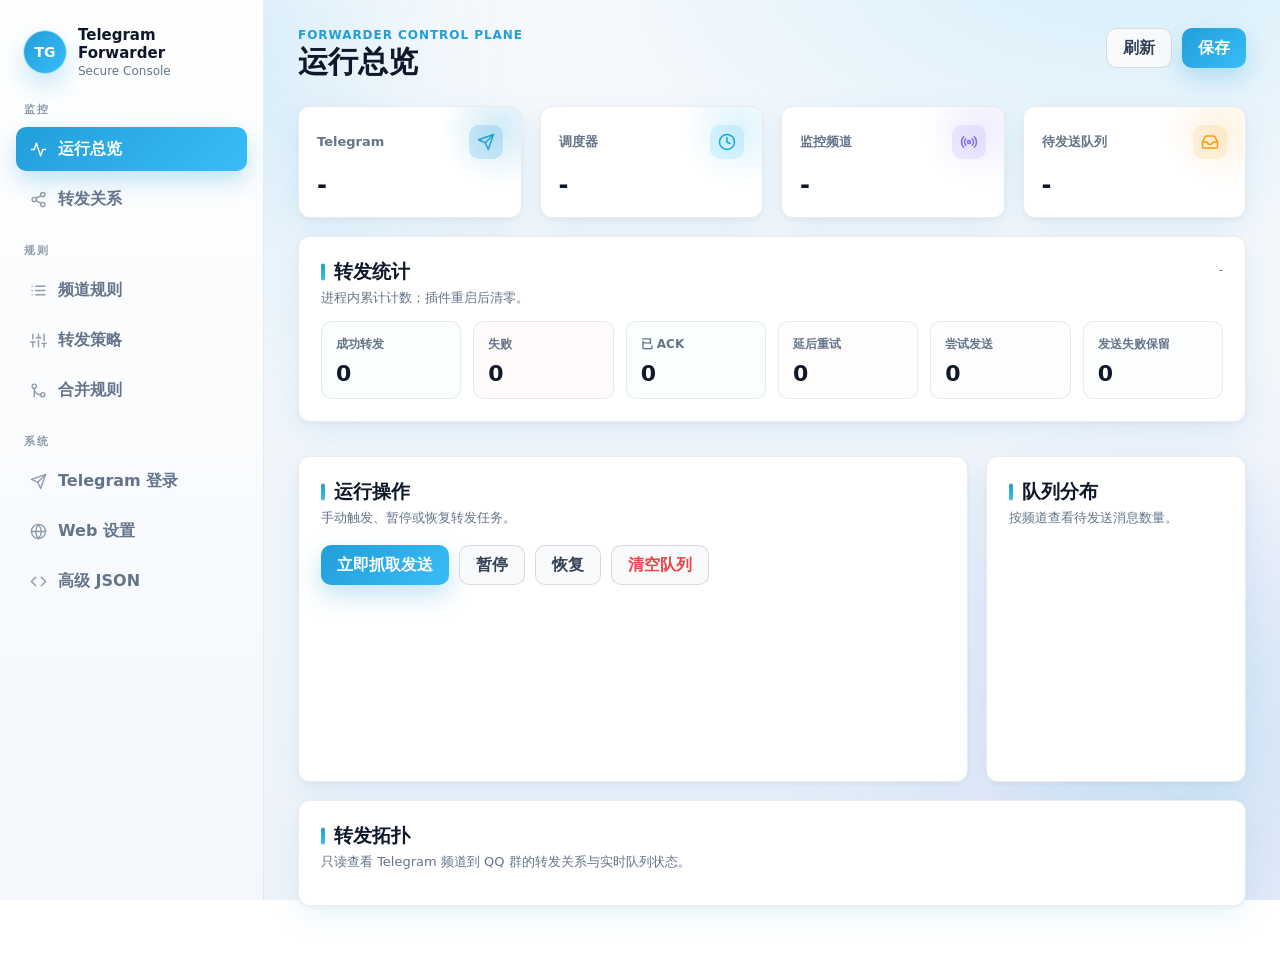
==== pages/dashboard/index.html @ dbc65a7b "local: 本地定制快照（基于上游 6bc1b22） - 频道级内容替换净化 text_replace_rules 及 Web 规则编辑器/预览 - Dashboard 内嵌页预览路由注册修复 - " ====
<!doctype html>
<html lang="zh-CN">
  <head>
    <meta charset="utf-8" />
    <meta name="viewport" content="width=device-width, initial-scale=1" />
    <title>Telegram Forwarder</title>
    <link rel="stylesheet" href="./assets/style.css?v=e7447583ce" />
    <script src="./assets/js/gsap.min.js?v=e7447583ce"></script>
  </head>
  <body>
    <div class="bg-aurora" aria-hidden="true"><i></i><i></i></div>
    <div class="app-shell" id="appShell">
      <aside class="sidebar" id="sidebar">
        <div class="sidebar-head">
          <div class="brand-dot">TG</div>
          <div>
            <strong>Telegram Forwarder</strong>
            <span id="navSubtitle">Secure Console</span>
          </div>
        </div>
        <nav class="nav-list">
          <p class="nav-group-label">监控</p>
          <button class="nav-item active" data-section="overview">
            <svg viewBox="0 0 24 24" fill="none" stroke="currentColor" stroke-width="2" stroke-linecap="round" stroke-linejoin="round" aria-hidden="true"><path d="M22 12h-4l-3 9L9 3l-3 9H2" /></svg>
            <span class="nav-label">运行总览</span>
          </button>
          <button class="nav-item" data-section="targets">
            <svg viewBox="0 0 24 24" fill="none" stroke="currentColor" stroke-width="2" stroke-linecap="round" stroke-linejoin="round" aria-hidden="true"><circle cx="18" cy="5" r="3" /><circle cx="6" cy="12" r="3" /><circle cx="18" cy="19" r="3" /><line x1="8.59" y1="13.51" x2="15.42" y2="17.49" /><line x1="15.41" y1="6.51" x2="8.59" y2="10.49" /></svg>
            <span class="nav-label">转发关系</span>
          </button>
          <p class="nav-group-label">规则</p>
          <button class="nav-item" data-section="channels">
            <svg viewBox="0 0 24 24" fill="none" stroke="currentColor" stroke-width="2" stroke-linecap="round" stroke-linejoin="round" aria-hidden="true"><line x1="8" y1="6" x2="21" y2="6" /><line x1="8" y1="12" x2="21" y2="12" /><line x1="8" y1="18" x2="21" y2="18" /><line x1="3" y1="6" x2="3.01" y2="6" /><line x1="3" y1="12" x2="3.01" y2="12" /><line x1="3" y1="18" x2="3.01" y2="18" /></svg>
            <span class="nav-label">频道规则</span>
          </button>
          <button class="nav-item" data-section="global">
            <svg viewBox="0 0 24 24" fill="none" stroke="currentColor" stroke-width="2" stroke-linecap="round" stroke-linejoin="round" aria-hidden="true"><line x1="4" y1="21" x2="4" y2="14" /><line x1="4" y1="10" x2="4" y2="3" /><line x1="12" y1="21" x2="12" y2="12" /><line x1="12" y1="8" x2="12" y2="3" /><line x1="20" y1="21" x2="20" y2="16" /><line x1="20" y1="12" x2="20" y2="3" /><line x1="1" y1="14" x2="7" y2="14" /><line x1="9" y1="8" x2="15" y2="8" /><line x1="17" y1="16" x2="23" y2="16" /></svg>
            <span class="nav-label">转发策略</span>
          </button>
          <button class="nav-item" data-section="merge">
            <svg viewBox="0 0 24 24" fill="none" stroke="currentColor" stroke-width="2" stroke-linecap="round" stroke-linejoin="round" aria-hidden="true"><circle cx="18" cy="18" r="3" /><circle cx="6" cy="6" r="3" /><path d="M6 21V9a9 9 0 0 0 9 9" /></svg>
            <span class="nav-label">合并规则</span>
          </button>
          <p class="nav-group-label">系统</p>
          <button class="nav-item" data-section="login">
            <svg viewBox="0 0 24 24" fill="none" stroke="currentColor" stroke-width="2" stroke-linecap="round" stroke-linejoin="round" aria-hidden="true"><line x1="22" y1="2" x2="11" y2="13" /><polygon points="22 2 15 22 11 13 2 9 22 2" /></svg>
            <span class="nav-label">Telegram 登录</span>
          </button>
          <button class="nav-item" data-section="web">
            <svg viewBox="0 0 24 24" fill="none" stroke="currentColor" stroke-width="2" stroke-linecap="round" stroke-linejoin="round" aria-hidden="true"><circle cx="12" cy="12" r="10" /><line x1="2" y1="12" x2="22" y2="12" /><path d="M12 2a15.3 15.3 0 0 1 4 10 15.3 15.3 0 0 1-4 10 15.3 15.3 0 0 1-4-10 15.3 15.3 0 0 1 4-10z" /></svg>
            <span class="nav-label">Web 设置</span>
          </button>
          <button class="nav-item" data-section="advanced">
            <svg viewBox="0 0 24 24" fill="none" stroke="currentColor" stroke-width="2" stroke-linecap="round" stroke-linejoin="round" aria-hidden="true"><polyline points="16 18 22 12 16 6" /><polyline points="8 6 2 12 8 18" /></svg>
            <span class="nav-label">高级 JSON</span>
          </button>
        </nav>
        <div class="sidebar-footer" id="sidebarFooter"></div>
      </aside>

      <button class="mobile-menu" id="mobileMenu" type="button" aria-label="打开导航">
        <span></span>
        <span></span>
        <span></span>
      </button>
      <div class="sidebar-scrim" id="sidebarScrim"></div>

      <main class="content">
        <header class="topbar">
          <div>
            <p class="eyebrow">Forwarder Control Plane</p>
            <h1 id="sectionTitle">运行总览</h1>
          </div>
          <div class="topbar-actions">
            <button class="btn btn-soft" id="refreshBtn" type="button">刷新</button>
            <button class="btn btn-primary" id="saveBtn" type="button">保存</button>
          </div>
        </header>

        <section class="section active" id="section-overview">
          <div class="overview-layout">
            <div class="status-grid">
              <div class="metric-card" data-tone="blue">
                <div class="metric-head">
                  <span class="metric-label">Telegram</span>
                  <span class="metric-icon" aria-hidden="true"><svg viewBox="0 0 24 24" fill="none" stroke="currentColor" stroke-width="2" stroke-linecap="round" stroke-linejoin="round"><line x1="22" y1="2" x2="11" y2="13" /><polygon points="22 2 15 22 11 13 2 9 22 2" /></svg></span>
                </div>
                <strong id="telegramStatus">-</strong>
              </div>
              <div class="metric-card" data-tone="sky">
                <div class="metric-head">
                  <span class="metric-label">调度器</span>
                  <span class="metric-icon" aria-hidden="true"><svg viewBox="0 0 24 24" fill="none" stroke="currentColor" stroke-width="2" stroke-linecap="round" stroke-linejoin="round"><circle cx="12" cy="12" r="10" /><polyline points="12 6 12 12 16 14" /></svg></span>
                </div>
                <strong id="schedulerStatus">-</strong>
              </div>
              <div class="metric-card" data-tone="violet">
                <div class="metric-head">
                  <span class="metric-label">监控频道</span>
                  <span class="metric-icon" aria-hidden="true"><svg viewBox="0 0 24 24" fill="none" stroke="currentColor" stroke-width="2" stroke-linecap="round" stroke-linejoin="round"><circle cx="12" cy="12" r="2" /><path d="M4.93 19.07a10 10 0 0 1 0-14.14" /><path d="M7.76 16.24a6 6 0 0 1 0-8.49" /><path d="M16.24 7.76a6 6 0 0 1 0 8.49" /><path d="M19.07 4.93a10 10 0 0 1 0 14.14" /></svg></span>
                </div>
                <strong id="channelCount">-</strong>
              </div>
              <div class="metric-card" data-tone="amber">
                <div class="metric-head">
                  <span class="metric-label">待发送队列</span>
                  <span class="metric-icon" aria-hidden="true"><svg viewBox="0 0 24 24" fill="none" stroke="currentColor" stroke-width="2" stroke-linecap="round" stroke-linejoin="round"><polyline points="22 12 16 12 14 15 10 15 8 12 2 12" /><path d="M5.45 5.11 2 12v6a2 2 0 0 0 2 2h16a2 2 0 0 0 2-2v-6l-3.45-6.89A2 2 0 0 0 16.76 4H7.24a2 2 0 0 0-1.79 1.11z" /></svg></span>
                </div>
                <strong id="queueCount">-</strong>
              </div>
            </div>

            <div class="panel overview-stats-panel">
              <div class="panel-head compact">
                <div>
                  <h2>转发统计</h2>
                  <p id="statsResetHint">进程内累计计数；插件重启后清零。</p>
                </div>
                <small class="stats-reset-meta" id="statsLastReset">-</small>
              </div>
              <div class="stats-grid">
                <div class="stats-card" data-tone="success">
                  <span class="stats-label">成功转发</span>
                  <strong id="statsForwardSuccess">0</strong>
                </div>
                <div class="stats-card" data-tone="danger">
                  <span class="stats-label">失败</span>
                  <strong id="statsForwardFailed">0</strong>
                </div>
                <div class="stats-card" data-tone="sky">
                  <span class="stats-label">已 ACK</span>
                  <strong id="statsAcked">0</strong>
                </div>
                <div class="stats-card" data-tone="amber">
                  <span class="stats-label">延后重试</span>
                  <strong id="statsDeferred">0</strong>
                </div>
                <div class="stats-card" data-tone="violet">
                  <span class="stats-label">尝试发送</span>
                  <strong id="statsForwardAttempts">0</strong>
                </div>
                <div class="stats-card" data-tone="blue">
                  <span class="stats-label">发送失败保留</span>
                  <strong id="statsFailedKeep">0</strong>
                </div>
              </div>
            </div>

            <div class="overview-main">
              <div class="panel runtime-panel">
                <div class="panel-head">
                  <div>
                    <h2>运行操作</h2>
                    <p id="runtimeMessage">手动触发、暂停或恢复转发任务。</p>
                  </div>
                </div>
                <div class="action-row">
                  <button class="btn btn-primary" id="runCheckBtn" type="button">立即抓取发送</button>
                  <button class="btn btn-soft" id="pauseBtn" type="button">暂停</button>
                  <button class="btn btn-soft" id="resumeBtn" type="button">恢复</button>
                  <button class="btn btn-soft danger" id="clearQueueBtn" type="button">清空队列</button>
                </div>
                <div class="runtime-state" id="runtimeState"></div>
                <div class="runtime-log" id="runtimeLog"></div>
              </div>

              <div class="panel queue-panel">
                <div class="panel-head">
                  <div>
                    <h2>队列分布</h2>
                    <p>按频道查看待发送消息数量。</p>
                  </div>
                </div>
                <div class="queue-list" id="queueList"></div>
              </div>
            </div>

            <div class="panel overview-topology-panel">
              <div class="panel-head compact">
                <div>
                  <h2>转发拓扑</h2>
                  <p>只读查看 Telegram 频道到 QQ 群的转发关系与实时队列状态。</p>
                </div>
              </div>
              <div class="target-topology topology-readonly" id="overviewTopology"></div>
            </div>
          </div>
        </section>

        <section class="section" id="section-login">
          <div class="login-layout">
            <div class="login-side">
              <div class="panel login-status-card" id="loginAccountCard">
                <div class="panel-head">
                  <div>
                    <h2>Telegram 账号</h2>
                    <p id="loginBadge">-</p>
                  </div>
                </div>
                <div class="login-account" id="loginAccountInfo"></div>
                <button class="btn btn-soft danger full" id="resetLoginBtn" type="button">重新登录</button>
              </div>
            </div>

            <div class="panel login-flow-card">
              <div class="panel-head">
                <div>
                  <h2>登录流程</h2>
                  <p id="loginMessage">按顺序配置连接信息、发送验证码、提交验证码。</p>
                </div>
              </div>

              <!-- Stepper Header Progress -->
              <div class="stepper" id="loginStepper">
                <div class="step-node" data-login-step-node="connect">
                  <div class="step-circle">1</div>
                  <span class="step-label">连接信息</span>
                </div>
                <div class="step-node" data-login-step-node="code">
                  <div class="step-circle">2</div>
                  <span class="step-label">验证码</span>
                </div>
                <div class="step-node" data-login-step-node="password">
                  <div class="step-circle">3</div>
                  <span class="step-label">两步验证</span>
                </div>
              </div>

              <div class="step-list">
                <section class="step-card active" data-login-step="connect">
                  <div class="step-index">1</div>
                  <div class="step-body">
                    <h3>连接信息</h3>
                    <div class="form-grid">
                      <label class="field">API ID<input id="apiIdInput" type="number" inputmode="numeric" /></label>
                      <label class="field">API Hash<input id="apiHashInput" type="password" autocomplete="off" minlength="32" maxlength="32" pattern="[0-9a-fA-F]{32}" /></label>
                      <label class="field">手机号<input id="phoneInput" type="tel" placeholder="+8613800000000" /></label>
                      <fieldset class="proxy-fields">
                        <legend>代理（可选）</legend>
                        <label class="field">协议
                          <select id="proxyProtocolInput">
                            <option value="socks5">SOCKS5</option>
                            <option value="socks4">SOCKS4</option>
                            <option value="http">HTTP</option>
                          </select>
                        </label>
                        <label class="field">IP / 域名<input id="proxyHostInput" type="text" placeholder="127.0.0.1" /></label>
                        <label class="field">端口<input id="proxyPortInput" type="number" inputmode="numeric" min="1" max="65535" placeholder="1080" /></label>
                        <label class="field">账号<input id="proxyUsernameInput" type="text" autocomplete="username" placeholder="可留空" /></label>
                        <label class="field">密码<input id="proxyPasswordInput" type="password" autocomplete="current-password" placeholder="可留空" /></label>
                        <p class="proxy-config-hint">AstrBot 运行在 Docker、代理运行在宿主机时，请将代理地址填写为 <code>host.docker.internal</code>，不要填写 <code>127.0.0.1</code>。</p>
                        <div class="proxy-test-row">
                          <div class="proxy-test-item">
                            <button class="btn btn-soft" id="proxyConnectivityBtn" type="button">测试</button>
                            <span class="proxy-test-result" id="proxyConnectivityResult" aria-live="polite">未测试</span>
                          </div>
                          <div class="proxy-test-item">
                            <button class="btn btn-soft" id="proxyQualityBtn" type="button">质量</button>
                            <span class="proxy-test-result" id="proxyQualityResult" aria-live="polite">未测试</span>
                          </div>
                        </div>
                      </fieldset>
                    </div>
                    <div class="step-actions">
                      <button class="btn btn-primary" id="sendCodeBtn" type="button">保存并发送验证码</button>
                    </div>
                  </div>
                </section>

                <section class="step-card" data-login-step="code">
                  <div class="step-index">2</div>
                  <div class="step-body">
                    <h3>验证码</h3>
                    <div class="form-grid single">
                      <label class="field">Telegram 验证码<input id="codeInput" type="text" inputmode="numeric" autocomplete="one-time-code" /></label>
                    </div>
                    <div class="step-actions">
                      <button class="btn btn-primary" id="submitCodeBtn" type="button">提交验证码</button>
                    </div>
                  </div>
                </section>

                <section class="step-card" data-login-step="password">
                  <div class="step-index">3</div>
                  <div class="step-body">
                    <h3>两步验证</h3>
                    <div class="form-grid single">
                      <label class="field">两步验证密码<input id="passwordInput" type="password" autocomplete="current-password" /></label>
                    </div>
                    <div class="step-actions">
                      <button class="btn btn-primary" id="submitPasswordBtn" type="button">提交密码</button>
                    </div>
                  </div>
                </section>
              </div>
            </div>

            <div class="panel login-transfer-card">
              <div class="panel-head">
                <div>
                  <h2>登录信息导入导出</h2>
                  <p>导出精简登录信息，只包含授权所需内容，不包含缓存记录。</p>
                </div>
              </div>
              <div class="settings-card">
                <div class="action-row">
                  <button class="btn btn-soft" id="exportSessionBtn" type="button">导出登录信息</button>
                  <button class="btn btn-primary" id="importSessionBtn" type="button">导入登录信息</button>
                  <button class="btn btn-soft danger" id="clearSessionBtn" type="button">清空登录信息</button>
                </div>
                <p class="field-hint" id="clearSessionHint">会话冲突或无法发验证码时，可清空本地登录（退出登录）后再重新发送验证码或导入。</p>
                <input id="sessionImportFile" type="file" accept="application/json,.json" hidden />
              </div>
            </div>
          </div>
        </section>

        <section class="section" id="section-targets">
          <div class="panel config-panel">
            <div class="panel-head relation-head">
              <div>
                <h2>转发关系工作台</h2>
                <p>围绕 Telegram 频道到 QQ 群的关系进行配置、排查和快速定位。</p>
              </div>
              <div class="relation-toolbar" aria-label="拓扑筛选">
                <label class="relation-search">
                  <span>搜索</span>
                  <input id="topologySearchInput" type="search" placeholder="频道或 QQ 群" autocomplete="off" />
                </label>
                <div class="relation-filter" id="topologyFilterGroup">
                  <button class="active" type="button" data-topology-filter="all">全部</button>
                  <button type="button" data-topology-filter="active">活跃</button>
                  <button type="button" data-topology-filter="dedicated">专属</button>
                  <button type="button" data-topology-filter="inherited">继承</button>
                  <button type="button" data-topology-filter="unlinked">未连接</button>
                </div>
              </div>
            </div>
            <div class="settings-grid target-settings-grid">
              <div class="settings-card target-map-card">
                <div class="panel-head compact">
                  <div>
                    <h3>关系拓扑</h3>
                    <p>拖入频道和 QQ 群建立关系，点击频道进入专属目标配置。</p>
                  </div>
                </div>
                <div class="target-topology" id="targetTopology"></div>
              </div>
              <details class="target-settings-disclosure">
                <summary>
                  <span>基础目标设置</span>
                  <small>Telegram 目标、默认 QQ 群组与诊断开关</small>
                </summary>
                <div class="target-settings-body">
                  <div class="target-setting-block target-telegram-card">
                    <h3>Telegram 目标</h3>
                    <div id="targetChannelSelector" class="selector-host"></div>
                    <input id="targetChannelInput" type="hidden" />
                    <button class="btn btn-soft danger" id="resetTargetChannelBtn" type="button">清空 Telegram 目标</button>
                  </div>
                  <div class="target-setting-block target-qq-card">
                    <h3>默认 QQ 群组</h3>
                    <div id="defaultQQSelector" class="selector-host"></div>
                    <textarea id="targetQQInput" hidden></textarea>
                    <button class="btn btn-soft danger" id="resetDefaultQQBtn" type="button">清空默认 QQ 目标</button>
                  </div>
                  <div class="target-setting-block target-diagnostics-card">
                    <h3>诊断</h3>
                    <label class="toggle-row">
                      <input id="debugDefaultInput" type="checkbox" />
                      <span>默认开启 QQ 发送诊断日志</span>
                    </label>
                  </div>
                </div>
              </details>
            </div>
          </div>
        </section>

        <section class="section" id="section-channels">
          <div class="panel list-panel">
            <div class="panel-head">
              <div>
                <h2>频道配置</h2>
                <p>每个频道一张卡片，展开后按类型配置抓取、过滤、目标。</p>
              </div>
              <button class="btn btn-primary" id="addChannelBtn" type="button">新增频道</button>
            </div>
            <div class="channel-list" id="channelList"></div>
          </div>
        </section>

        <section class="section" id="section-global">
          <div class="panel config-panel">
            <div class="panel-head">
              <div>
                <h2>全局转发配置</h2>
                <p>按类型切换，只显示当前类别的配置。</p>
              </div>
            </div>
            <div class="segmented" id="forwardTabs"></div>
            <div class="settings-grid" id="forwardConfigForm"></div>
          </div>
        </section>

        <section class="section" id="section-merge">
          <div class="panel list-panel">
            <div class="panel-head">
              <div>
                <h2>合并规则</h2>
                <p>触发关键词后，将触发消息和后续 N 条消息作为一个逻辑组处理。</p>
              </div>
              <button class="btn btn-primary" id="addMergeRuleBtn" type="button">新增规则</button>
            </div>
            <div class="channel-list" id="mergeRuleList"></div>
          </div>
        </section>

        <section class="section" id="section-web">
          <div class="panel config-panel">
            <div class="panel-head">
              <div>
                <h2>Web 设置</h2>
                <p>host/port 保存后需要重载插件生效。Docker 部署需监听 <code>0.0.0.0</code>，并将同一端口映射到宿主机。</p>
              </div>
            </div>
            <div class="settings-grid">
              <div class="settings-card">
                <h3>访问控制</h3>
                <label class="toggle-row">
                  <input id="webEnabledInput" type="checkbox" />
                  <span>启用 Web 页面</span>
                </label>
                <label class="field">访问 Token<input id="webTokenInput" type="password" autocomplete="new-password" /></label>
              </div>
              <div class="settings-card">
                <h3>监听</h3>
                <label class="field">监听地址<input id="webHostInput" type="text" /></label>
                <label class="field">监听端口<input id="webPortInput" type="number" inputmode="numeric" /></label>
              </div>
            </div>
          </div>

        </section>

        <section class="section" id="section-advanced">
          <div class="panel advanced-panel">
            <div class="panel-head">
              <div>
                <h2>完整配置 JSON</h2>
                <p>用于批量编辑、排查配置或迁移配置。</p>
              </div>
              <div class="action-row">
                <button class="btn btn-soft" id="exportConfigBtn" type="button">导出配置</button>
                <button class="btn btn-soft" id="importConfigBtn" type="button">导入配置</button>
                <button class="btn btn-primary" id="saveRawBtn" type="button">保存 JSON</button>
              </div>
            </div>
            <input id="configImportFile" type="file" accept="application/json,.json" hidden />
            <textarea class="json-editor" id="rawConfigInput" spellcheck="false"></textarea>
          </div>
        </section>
      </main>
    </div>

    <div class="toast" id="toast"></div>
    <script src="/api/plugin/page/bridge-sdk.js"></script>
    <script src="./assets/app.js?v=e7447583ce" type="module" defer></script>
  </body>
</html>
---- pages/dashboard/assets/style.css ----
/* GENERATED by scripts/build_frontend.py — edit web/assets/css/* instead. */

/* ==== css/variables.css ==== */

:root {
  color-scheme: light;

  /* ===== 品牌主色：Telegram 蓝 ===== */
  --primary: #229ed9;
  --primary-strong: #1c87c0;
  --primary-soft: rgba(34, 158, 217, 0.1);
  --primary-tint: rgba(34, 158, 217, 0.2);

  /* ===== 辅助强调色：天蓝（青春活力亮点）===== */
  --accent: #38bdf8;
  --accent-strong: #0ea5e9;
  --accent-soft: rgba(56, 189, 248, 0.1);

  /* ===== 点缀色：紫罗兰（仅用于指标图标等小面积提亮，避免全蓝单调）===== */
  --violet: #7c6cf0;
  --violet-soft: rgba(124, 108, 240, 0.12);

  /* ===== 向后兼容别名 =====
     历史代码沿用 --blue* / --lime* 命名，统一映射到品牌蓝，
     避免遗漏引用产生荧光绿残留。新代码请直接使用 --primary* / --accent*。 */
  --blue: var(--primary);
  --blue-strong: var(--accent);
  --blue-soft: var(--primary-soft);
  --blue-tint: var(--primary-tint);
  --lime: var(--primary);
  --lime-strong: var(--primary-strong);
  --lime-soft: var(--primary-soft);

  /* ===== 表面与背景 ===== */
  --bg: #f4f8fc;
  --surface: #ffffff;
  --panel: var(--surface);
  --panel-solid: var(--surface);
  --panel-raised: var(--surface);
  /* 凹陷区：替代暗色模式下的 rgba(7,11,26,*) 深蓝黑底 */
  --inset: #f1f5f9;
  --inset-soft: #f8fafc;
  --overlay: rgba(255, 255, 255, 0.72);

  /* ===== 文字 ===== */
  --ink: #0f172a;
  --text: #334155;
  --muted: #64748b;

  /* ===== 线条与边框 ===== */
  --line: rgba(15, 23, 42, 0.08);
  --line-strong: rgba(15, 23, 42, 0.14);
  --border-glow: rgba(34, 158, 217, 0.2);
  --border-glow-active: rgba(34, 158, 217, 0.45);

  /* ===== 语义色（独立，不再共用品牌主色）===== */
  --danger: #ef4444;
  --danger-soft: rgba(239, 68, 68, 0.1);
  --success: #10b981;
  --success-soft: rgba(16, 185, 129, 0.12);
  --warning: #f59e0b;
  --warning-soft: rgba(245, 158, 11, 0.12);

  --soft: rgba(15, 23, 42, 0.04);
  --field-bg: #ffffff;

  /* ===== 阴影：蓝色柔光（替代原荧光绿光晕）===== */
  --shadow: 0 10px 30px rgba(34, 158, 217, 0.1), 0 2px 6px rgba(15, 23, 42, 0.05);
  --shadow-tight: 0 4px 14px rgba(34, 158, 217, 0.1), 0 1px 3px rgba(15, 23, 42, 0.06);
  --focus-ring: 0 0 0 3px rgba(34, 158, 217, 0.22);
}

/* ==== css/base.css ==== */

* {
  box-sizing: border-box;
}

[hidden] {
  display: none !important;
}

html,
body {
  margin: 0;
  min-height: 100%;
  color: var(--text);
  /* 蓝白 mesh 背景：柔和天蓝光斑 + 淡蓝白垂直渐变，替代原网格 + 荧光绿扫描线 */
  background:
    radial-gradient(900px 500px at 88% -8%, rgba(56, 189, 248, 0.18), transparent 62%),
    radial-gradient(720px 420px at 0% 8%, rgba(34, 158, 217, 0.12), transparent 58%),
    linear-gradient(180deg, #f6f9fc 0%, #eef3fa 100%);
  background-attachment: fixed;
  font-family: "DM Sans", Inter, ui-sans-serif, system-ui, -apple-system, BlinkMacSystemFont, "Segoe UI", sans-serif;
  transition: background 0.3s ease, border-color 0.3s ease, color 0.3s ease, box-shadow 0.3s ease;
}

button,
input,
textarea,
select {
  font: inherit;
}

button {
  border: 0;
  cursor: pointer;
}

button,
a,
input,
textarea,
select {
  -webkit-tap-highlight-color: transparent;
}

/* 动态极光背景：两团缓慢漂移的蓝紫光斑，让页面有"呼吸感"；
   独立 fixed 层 + pointer-events 穿透，prefers-reduced-motion 下自动静止为柔光。 */
.bg-aurora {
  position: fixed;
  inset: 0;
  z-index: 0;
  overflow: hidden;
  pointer-events: none;
}

.bg-aurora i {
  position: absolute;
  border-radius: 50%;
  filter: blur(72px);
  opacity: 0.5;
  will-change: transform;
}

.bg-aurora i:first-child {
  left: -14vw;
  top: -20vh;
  width: min(54vw, 680px);
  height: min(54vw, 680px);
  background: radial-gradient(circle at 32% 32%, rgba(56, 189, 248, 0.4), rgba(56, 189, 248, 0) 68%);
  animation: aurora-drift-a 26s ease-in-out infinite alternate;
}

.bg-aurora i:last-child {
  right: -12vw;
  bottom: -18vh;
  width: min(46vw, 580px);
  height: min(46vw, 580px);
  background: radial-gradient(circle at 60% 44%, rgba(34, 158, 217, 0.34), rgba(124, 108, 240, 0.16) 48%, rgba(34, 158, 217, 0) 72%);
  animation: aurora-drift-b 32s ease-in-out infinite alternate;
}

@keyframes aurora-drift-a {
  to {
    transform: translate3d(10vw, 8vh, 0) scale(1.14);
  }
}

@keyframes aurora-drift-b {
  to {
    transform: translate3d(-9vw, -7vh, 0) scale(1.1);
  }
}

.auth-screen {
  position: fixed;
  inset: 0;
  z-index: 100;
  display: grid;
  place-items: center;
  padding: 24px;
  /* 登录首屏：稍强的蓝色光晕，作为视觉记忆点 */
  background:
    radial-gradient(720px 400px at 78% 6%, rgba(56, 189, 248, 0.24), transparent 60%),
    radial-gradient(560px 320px at 6% 92%, rgba(34, 158, 217, 0.16), transparent 58%),
    linear-gradient(180deg, #f6f9fc, #e9f0f9);
}

.auth-panel {
  width: min(420px, 100%);
  display: grid;
  gap: 18px;
  padding: 30px;
  border: 1px solid var(--border-glow);
  border-radius: 14px;
  background: var(--panel);
  box-shadow: var(--shadow);
  animation: panel-in 0.36s ease both;
}

.auth-logo,
.brand-dot {
  display: grid;
  place-items: center;
  border-radius: 50%;
  color: #ffffff;
  /* Telegram 蓝 → 天蓝青的活力渐变 */
  background: linear-gradient(135deg, var(--primary), var(--accent));
  font-weight: 800;
  box-shadow: 0 0 0 1px rgba(34, 158, 217, 0.24), 0 12px 28px rgba(34, 158, 217, 0.28);
}

.auth-logo {
  width: 54px;
  height: 54px;
}

.brand-dot {
  width: 42px;
  height: 42px;
  flex: 0 0 auto;
  font-size: 14px;
  animation: brand-breathe 4s ease-in-out infinite;
}

.auth-panel h1,
.topbar h1,
.panel h2,
.settings-card h3,
.step-card h3 {
  color: var(--ink);
  letter-spacing: 0;
  font-family: "Space Grotesk", "DM Sans", Inter, ui-sans-serif, system-ui, sans-serif;
}

.auth-panel h1 {
  margin: 4px 0 0;
  font-size: 26px;
}

.auth-error {
  min-height: 20px;
  margin: 0;
  color: var(--danger);
}

.app-shell {
  position: relative;
  z-index: 1;
  min-height: 100vh;
  display: grid;
  grid-template-columns: 264px minmax(0, 1fr);
}

.sidebar {
  position: sticky;
  top: 0;
  z-index: 30;
  height: 100vh;
  display: flex;
  flex-direction: column;
  padding: 20px 16px 16px;
  border-right: 1px solid var(--line);
  /* 白底带淡蓝渐变，替代深色玻璃 */
  background: linear-gradient(180deg, #ffffff, #f4f8fc);
  transition: background 0.3s ease, border-color 0.3s ease;
  overflow-y: auto;
}

.sidebar-footer {
  margin-top: auto;
  padding: 8px 0 0;
}

.sidebar-status-card {
  padding: 10px;
  background: var(--surface);
  border: 1px solid var(--line-strong);
  border-radius: 10px;
  font-size: 12px;
  color: var(--muted);
  box-shadow: var(--shadow-tight);
  display: flex;
  flex-direction: column;
  gap: 5px;
}

.sidebar-status-card .status-badge {
  display: inline-flex;
  align-items: center;
  width: max-content;
  padding: 2px 6px;
  border-radius: 4px;
  font-weight: 600;
  font-size: 10.5px;
}

.sidebar-status-card .status-badge.success {
  background: var(--success-soft);
  color: var(--success);
}

.sidebar-status-card .status-badge.disabled {
  background: rgba(100, 116, 139, 0.12);
  color: var(--muted);
}

.sidebar-status-card .status-text {
  font-size: 11px;
  line-height: 1.4;
  color: var(--muted);
}

.sidebar-status-card .status-link {
  font-size: 11px;
  color: var(--primary);
  text-decoration: none;
  font-weight: 500;
  word-break: break-all;
  transition: color 0.18s ease;
}

.sidebar-status-card .status-link:hover {
  color: var(--primary-strong);
  text-decoration: underline;
}

.sidebar-head {
  display: flex;
  align-items: center;
  gap: 12px;
  padding: 6px 8px 24px;
}

.sidebar-head strong {
  display: block;
  color: var(--ink);
  font-size: 15px;
}

.sidebar-head span {
  display: block;
  margin-top: 2px;
  color: var(--muted);
  font-size: 12px;
}

.nav-list {
  display: grid;
  gap: 6px;
}

.nav-group-label {
  margin: 16px 8px 4px;
  color: var(--muted);
  font-size: 11px;
  font-weight: 800;
  letter-spacing: 0.14em;
  opacity: 0.72;
}

.nav-group-label:first-child {
  margin-top: 0;
}

.nav-item {
  width: 100%;
  min-height: 44px;
  padding: 0 14px;
  display: flex;
  align-items: center;
  gap: 11px;
  border-radius: 10px;
  color: var(--muted);
  background: transparent;
  text-align: left;
  font-weight: 600;
  transition: background 0.2s ease, color 0.2s ease, transform 0.2s ease, box-shadow 0.2s ease;
}

.nav-item svg {
  width: 17px;
  height: 17px;
  flex: 0 0 auto;
  opacity: 0.7;
  transition: opacity 0.2s ease;
}

.nav-item:hover svg,
.nav-item.active svg {
  opacity: 1;
}

.nav-item:active {
  transform: translateX(2px) scale(0.98);
}

.nav-item:hover {
  color: var(--primary);
  background: var(--primary-soft);
  transform: translateX(2px);
}

.nav-item.active {
  color: #ffffff;
  background: linear-gradient(135deg, var(--primary), var(--accent));
  box-shadow: 0 10px 24px rgba(34, 158, 217, 0.28);
}

.sidebar-exit {
  margin-top: auto;
}

.content {
  width: min(100%, 1240px);
  min-width: 0;
  margin: 0 auto;
  padding: 28px clamp(18px, 3vw, 34px) 56px;
  animation: content-in 0.28s ease both;
}

.topbar {
  display: flex;
  align-items: flex-start;
  justify-content: space-between;
  gap: 18px;
  margin-bottom: 26px;
}

.topbar h1 {
  margin: 3px 0 0;
  font-size: 30px;
  line-height: 1.15;
}

.eyebrow {
  margin: 0;
  color: var(--primary);
  font-size: 12px;
  font-weight: 800;
  text-transform: uppercase;
  letter-spacing: 0.08em;
}

.topbar-actions,
.action-row,
.step-actions {
  display: flex;
  flex-wrap: wrap;
  align-items: center;
  gap: 10px;
}

.mobile-menu,
.sidebar-scrim {
  display: none;
}

@media (max-width: 960px) {
  .app-shell {
    display: block;
  }

  .sidebar {
    position: fixed;
    left: 0;
    top: 0;
    width: min(84vw, 306px);
    transform: translateX(-102%);
    transition: transform 0.2s ease;
    box-shadow: var(--shadow);
  }

  .sidebar.open {
    transform: translateX(0);
  }

  .sidebar-scrim {
    position: fixed;
    inset: 0;
    z-index: 20;
    display: block;
    background: rgba(15, 23, 42, 0.32);
    opacity: 0;
    pointer-events: none;
    transition: opacity 0.2s ease;
  }

  .sidebar-scrim.show {
    opacity: 1;
    pointer-events: auto;
  }

  .mobile-menu {
    position: fixed;
    left: 14px;
    top: calc(14px + env(safe-area-inset-top));
    z-index: 70;
    width: 46px;
    height: 46px;
    display: grid;
    place-items: center;
    border-radius: 50%;
    background: linear-gradient(135deg, var(--primary), var(--accent));
    box-shadow: var(--shadow);
  }

  .mobile-menu.hidden {
    display: none;
  }

  body.sidebar-open .topbar-actions {
    display: none;
  }

  .mobile-menu span {
    display: block;
    width: 21px;
    height: 2px;
    border-radius: 99px;
    background: #ffffff;
  }

  .content {
    width: 100%;
    padding: calc(76px + env(safe-area-inset-top)) 14px calc(108px + env(safe-area-inset-bottom));
  }

  .topbar {
    display: grid;
    gap: 12px;
    min-height: 46px;
    padding-left: 56px;
  }

  .topbar-actions {
    width: calc(100% + 56px);
    margin-left: -56px;
    padding: 8px;
    border: 1px solid var(--line);
    border-radius: 12px;
    background: var(--overlay);
    backdrop-filter: blur(18px);
    -webkit-backdrop-filter: blur(18px);
    box-shadow: var(--shadow);
    display: grid;
    grid-template-columns: repeat(2, minmax(0, 1fr));
  }

  .topbar-actions[data-actions="refresh"],
  .topbar-actions[data-actions="save"] {
    grid-template-columns: 1fr;
  }

  .topbar-actions[data-actions="refresh"] {
    padding: 0;
    border: 0;
    background: transparent;
    box-shadow: none;
    backdrop-filter: none;
    -webkit-backdrop-filter: none;
  }

  .topbar-actions .btn {
    min-height: 42px;
    padding: 0 14px;
  }

  .form-grid,
  .settings-grid {
    grid-template-columns: 1fr;
  }
}

@keyframes content-in {
  from {
    opacity: 0;
  }
  to {
    opacity: 1;
  }
}

@keyframes panel-in {
  from {
    opacity: 0;
    transform: translateY(12px) scale(0.99);
  }
  to {
    opacity: 1;
    transform: translateY(0) scale(1);
  }
}

/* 品牌圆点呼吸光晕：给静态侧栏一个持续的生命体征 */
@keyframes brand-breathe {
  0%,
  100% {
    box-shadow: 0 0 0 1px rgba(34, 158, 217, 0.24), 0 10px 24px rgba(34, 158, 217, 0.26);
  }
  50% {
    box-shadow: 0 0 0 1px rgba(34, 158, 217, 0.32), 0 14px 34px rgba(34, 158, 217, 0.44);
  }
}

/* 滚动条融入蓝白主题 */
::-webkit-scrollbar {
  width: 10px;
  height: 10px;
}

::-webkit-scrollbar-track {
  background: transparent;
}

::-webkit-scrollbar-thumb {
  border: 3px solid transparent;
  border-radius: 99px;
  background-color: rgba(34, 158, 217, 0.28);
  background-clip: content-box;
}

::-webkit-scrollbar-thumb:hover {
  background-color: rgba(34, 158, 217, 0.5);
}

@media (prefers-reduced-motion: reduce) {
  *,
  *::before,
  *::after {
    animation-duration: 0.001ms !important;
    animation-iteration-count: 1 !important;
    scroll-behavior: auto !important;
    transition-duration: 0.001ms !important;
  }
}

@media (max-width: 480px) {
  .auth-panel,
  .panel {
    padding: 16px;
  }

  .topbar h1 {
    font-size: 26px;
  }

  .panel-head {
    display: grid;
  }

  .panel-head .btn,
  .action-row .btn,
  .step-actions .btn {
    width: 100%;
  }

  .metric-card strong {
    font-size: 20px;
  }
}

/* ==== css/components.css ==== */

.btn {
  min-height: 40px;
  display: inline-flex;
  align-items: center;
  justify-content: center;
  border-radius: 10px;
  padding: 0 16px;
  font-weight: 700;
  white-space: nowrap;
  transition: transform 0.18s ease, box-shadow 0.18s ease, background 0.18s ease, color 0.18s ease, border-color 0.18s ease;
}

.btn-primary {
  color: #ffffff;
  background: linear-gradient(135deg, var(--primary), var(--accent));
  box-shadow: 0 10px 24px rgba(34, 158, 217, 0.28);
}

.btn-primary:hover {
  background: linear-gradient(135deg, var(--primary-strong), var(--accent-strong));
  transform: translateY(-1px);
  box-shadow: 0 14px 32px rgba(34, 158, 217, 0.34);
}

.btn-soft {
  color: var(--text);
  border: 1px solid var(--line-strong);
  background: var(--inset-soft);
}

.btn-soft:hover {
  color: var(--primary);
  border-color: var(--border-glow-active);
  background: var(--primary-soft);
  transform: translateY(-1px);
}

.btn:disabled {
  cursor: wait;
  opacity: 0.68;
}

/* 按压回弹：让每次点击都有"按下去"的手感 */
.btn:active {
  transform: translateY(0) scale(0.97);
}

.danger {
  color: var(--danger);
}

.full {
  width: 100%;
}

.section {
  display: none;
  min-width: 0;
}

.section.active {
  display: block;
  animation: section-in 0.22s ease both;
}

.overview-layout {
  display: grid;
  gap: 18px;
}

.overview-main {
  display: grid;
  grid-template-columns: minmax(0, 1fr) minmax(260px, 0.34fr);
  gap: 18px;
  align-items: start;
}

.status-grid {
  display: grid;
  grid-template-columns: repeat(4, minmax(0, 1fr));
  gap: 18px;
}

.metric-card,
.panel,
.settings-card,
.channel-card,
.step-card {
  position: relative;
  background: var(--panel);
  border: 1px solid var(--line);
  border-radius: 12px;
  box-shadow: var(--shadow);
  transition: background 0.2s ease, border-color 0.2s ease, box-shadow 0.2s ease, color 0.2s ease, transform 0.2s ease;
}

.panel,
.settings-card,
.channel-card,
.step-card {
  min-width: 0;
}

.metric-card:hover,
.channel-card:hover,
.step-card:hover {
  border-color: var(--border-glow-active);
  box-shadow: var(--shadow), 0 0 0 1px rgba(34, 158, 217, 0.1);
  transform: translateY(-2px);
}

.metric-card {
  min-height: 112px;
  padding: 18px;
  overflow: hidden;
}

/* 每张指标卡的色调变量：小面积点缀色让四张卡各有"体温"，又不破坏蓝白基调 */
.metric-card[data-tone="blue"] {
  --tone: var(--primary);
  --tone-soft: var(--primary-tint);
}

.metric-card[data-tone="sky"] {
  --tone: var(--accent-strong);
  --tone-soft: rgba(56, 189, 248, 0.16);
}

.metric-card[data-tone="violet"] {
  --tone: var(--violet);
  --tone-soft: var(--violet-soft);
}

.metric-card[data-tone="amber"] {
  --tone: var(--warning);
  --tone-soft: var(--warning-soft);
}

/* 右上角同色系柔光，hover 时轻微放大 */
.metric-card::after {
  content: "";
  position: absolute;
  right: -36px;
  top: -36px;
  width: 116px;
  height: 116px;
  border-radius: 50%;
  background: radial-gradient(circle, var(--tone-soft, var(--primary-soft)), transparent 70%);
  pointer-events: none;
  transition: transform 0.3s ease;
}

.metric-card:hover::after {
  transform: scale(1.18);
}

.metric-head {
  position: relative;
  z-index: 1;
  display: flex;
  align-items: center;
  justify-content: space-between;
  gap: 10px;
}

.metric-label {
  color: var(--muted);
  font-size: 13px;
  font-weight: 600;
}

.metric-icon {
  width: 34px;
  height: 34px;
  display: grid;
  place-items: center;
  border-radius: 10px;
  color: var(--tone, var(--primary));
  background: var(--tone-soft, var(--primary-soft));
}

.metric-icon svg {
  width: 18px;
  height: 18px;
}

.metric-card strong {
  position: relative;
  z-index: 1;
  display: block;
  margin-top: 12px;
  color: var(--ink);
  font-size: 24px;
  line-height: 1.18;
  font-family: "Space Grotesk", "DM Sans", Inter, ui-sans-serif, system-ui, sans-serif;
  font-variant-numeric: tabular-nums;
}

/* 状态徽章嵌在大数字位时收敛字号，避免长文本溢出 */
.metric-card strong .status-badge {
  font-size: 16px;
  font-weight: 700;
}

.overview-stats-panel {
  margin-bottom: 0;
}

.overview-stats-panel .panel-head.compact {
  display: flex;
  align-items: flex-start;
  justify-content: space-between;
  gap: 12px;
  margin-bottom: 14px;
}

.stats-reset-meta {
  color: var(--muted);
  font-size: 12px;
  white-space: nowrap;
  padding-top: 4px;
}

.stats-grid {
  display: grid;
  grid-template-columns: repeat(6, minmax(0, 1fr));
  gap: 12px;
}

.stats-card {
  position: relative;
  min-width: 0;
  padding: 14px 14px 12px;
  border: 1px solid var(--line);
  border-radius: 10px;
  background: color-mix(in srgb, var(--panel) 88%, var(--tone-soft, var(--primary-soft)) 12%);
  overflow: hidden;
}

.stats-card[data-tone="success"] {
  --tone: var(--success, #16a34a);
  --tone-soft: color-mix(in srgb, var(--success, #16a34a) 16%, transparent);
}

.stats-card[data-tone="danger"] {
  --tone: var(--danger, #dc2626);
  --tone-soft: color-mix(in srgb, var(--danger, #dc2626) 14%, transparent);
}

.stats-card[data-tone="sky"] {
  --tone: var(--accent-strong, #38bdf8);
  --tone-soft: rgba(56, 189, 248, 0.14);
}

.stats-card[data-tone="amber"] {
  --tone: var(--warning, #d97706);
  --tone-soft: var(--warning-soft, rgba(217, 119, 6, 0.14));
}

.stats-card[data-tone="violet"] {
  --tone: var(--violet, #7c3aed);
  --tone-soft: var(--violet-soft, rgba(124, 58, 237, 0.14));
}

.stats-card[data-tone="blue"] {
  --tone: var(--primary, #229ed9);
  --tone-soft: var(--primary-soft, rgba(34, 158, 217, 0.14));
}

.stats-label {
  display: block;
  color: var(--muted);
  font-size: 12px;
  font-weight: 600;
}

.stats-card strong {
  display: block;
  margin-top: 8px;
  color: var(--ink);
  font-size: 22px;
  line-height: 1.15;
  font-family: "Space Grotesk", "DM Sans", Inter, ui-sans-serif, system-ui, sans-serif;
  font-variant-numeric: tabular-nums;
}

.panel {
  padding: 22px;
  margin-bottom: 16px;
}

.config-panel,
.list-panel,
.advanced-panel {
  display: grid;
  gap: 16px;
}

.config-panel .panel-head,
.list-panel .panel-head,
.advanced-panel .panel-head {
  margin-bottom: 0;
}

.runtime-panel,
.queue-panel {
  margin-bottom: 0;
}

.overview-topology-panel {
  margin-bottom: 0;
}

.runtime-panel,
.queue-panel {
  min-height: 326px;
}

.panel-head {
  display: flex;
  align-items: flex-start;
  justify-content: space-between;
  gap: 14px;
  margin-bottom: 18px;
}

.panel-head h2 {
  position: relative;
  margin: 0;
  padding-left: 13px;
  font-size: 19px;
}

/* 渐变锚点条：给每个面板标题一个统一的视觉起点，提升扫读节奏 */
.panel-head h2::before {
  content: "";
  position: absolute;
  left: 0;
  top: 50%;
  width: 4px;
  height: 17px;
  border-radius: 99px;
  background: linear-gradient(180deg, var(--primary), var(--accent));
  transform: translateY(-50%);
}

.panel-head p {
  margin: 4px 0 0;
  color: var(--muted);
  font-size: 13px;
}

.relation-head {
  align-items: flex-end;
}

.relation-toolbar {
  display: grid;
  grid-template-columns: minmax(220px, 320px) auto;
  gap: 10px;
  align-items: end;
  min-width: min(100%, 560px);
}

.relation-search {
  display: grid;
  gap: 6px;
  min-width: 0;
  color: var(--muted);
  font-size: 12px;
  font-weight: 700;
}

.relation-search input {
  min-height: 38px;
}

.relation-filter {
  display: flex;
  flex-wrap: wrap;
  gap: 6px;
  justify-content: flex-end;
}

.relation-filter button {
  min-height: 38px;
  padding: 0 10px;
  border: 1px solid var(--line-strong);
  border-radius: 8px;
  color: var(--muted);
  background: var(--surface);
  font-size: 12px;
  font-weight: 700;
  transition: background 0.18s ease, border-color 0.18s ease, color 0.18s ease;
}

.relation-filter button:hover,
.relation-filter button.active {
  color: var(--primary);
  border-color: var(--border-glow-active);
  background: var(--primary-soft);
}

.settings-grid {
  display: grid;
  grid-template-columns: repeat(auto-fit, minmax(min(100%, 280px), 1fr));
  gap: 14px;
}

.settings-card {
  display: grid;
  gap: 13px;
  align-content: start;
  padding: 16px;
}

.target-settings-grid {
  grid-template-columns: minmax(0, 1fr);
  align-items: start;
}

.target-map-card {
  grid-column: 1 / -1;
  min-height: 0;
}

.target-settings-disclosure {
  grid-column: 1 / -1;
  min-width: 0;
  border: 1px solid var(--line);
  border-radius: 10px;
  background: var(--inset-soft);
  overflow: hidden;
}

.target-settings-disclosure summary {
  min-height: 52px;
  display: grid;
  grid-template-columns: minmax(0, 1fr);
  gap: 3px;
  padding: 14px 16px;
  color: var(--ink);
  font-weight: 700;
  cursor: pointer;
  list-style-position: inside;
}

.target-settings-disclosure summary::marker {
  color: var(--primary);
}

.target-settings-disclosure summary small {
  color: var(--muted);
  font-size: 12px;
  font-weight: 600;
}

.target-settings-body {
  display: grid;
  grid-template-columns: repeat(2, minmax(0, 1fr));
  gap: 14px;
  padding: 0 16px 16px;
}

.target-setting-block {
  min-width: 0;
  display: grid;
  gap: 13px;
  align-content: start;
  padding: 14px;
  border: 1px solid var(--line);
  border-radius: 10px;
  background: var(--surface);
}

.target-qq-card {
  grid-column: auto;
}

.target-diagnostics-card {
  grid-column: 1 / -1;
  min-height: 0;
}

.panel-head.compact {
  margin-bottom: 0;
}

.target-topology {
  min-width: 0;
  display: grid;
  gap: 12px;
}

.topology-readonly {
  margin-top: 12px;
}

.topology-statusbar {
  display: flex;
  flex-wrap: wrap;
  gap: 8px;
  align-items: center;
  min-width: 0;
}

.topology-statusbar span,
.topology-statusbar strong {
  min-height: 30px;
  display: inline-flex;
  align-items: center;
  padding: 0 10px;
  border: 1px solid var(--line);
  border-radius: 8px;
  color: var(--muted);
  background: var(--inset-soft);
  font-size: 12px;
  font-weight: 700;
}

.topology-statusbar strong {
  color: var(--primary);
  border-color: var(--border-glow-active);
  background: var(--primary-soft);
}

.topology-palette {
  display: grid;
  grid-template-columns: repeat(2, minmax(0, 1fr));
  gap: 16px;
}

.topology-palette-col {
  display: flex;
  flex-direction: column;
  gap: 8px;
  min-width: 0;
}

.topology-palette strong {
  color: var(--ink);
  font-size: 14px;
  font-weight: 700;
}

.topology-palette-search-wrapper {
  display: flex;
  gap: 8px;
  align-items: center;
}

.topology-palette-search-wrapper input {
  min-height: 38px;
  height: 38px;
  font-size: 13px;
}

.topology-palette-status {
  color: var(--muted);
  font-size: 12px;
  font-weight: 700;
}

.topology-chip-row {
  display: flex;
  flex-wrap: wrap;
  gap: 8px;
  max-height: 126px;
  min-width: 0;
  overflow: auto;
  padding: 8px;
  border: 1px solid var(--line);
  border-radius: 10px;
  background: var(--inset-soft);
  scrollbar-width: thin;
}

.topology-chip,
.topology-palette-empty {
  height: 32px;
  display: inline-flex;
  align-items: center;
  max-width: 100%;
  padding: 0 10px;
  border: 1px solid var(--line-strong);
  border-radius: 8px;
  color: var(--ink);
  background: var(--surface);
  font-size: 12px;
  font-weight: 700;
  line-height: 1.2;
}

.topology-chip {
  cursor: grab;
  transition: background 0.15s ease, border-color 0.15s ease, color 0.15s ease, transform 0.15s ease, box-shadow 0.15s ease;
}

.topology-chip.selector-chip {
  height: auto;
  min-height: 34px;
  gap: 7px;
  text-align: left;
}

.topology-chip:hover {
  border-color: var(--primary);
  background: var(--bg);
  transform: translateY(-1px);
  box-shadow: var(--shadow-tight);
}

.topology-chip:active {
  cursor: grabbing;
  transform: translateY(0);
}

.topology-chip:focus-visible {
  outline: none;
  box-shadow: var(--focus-ring);
}


.topology-palette-empty {
  color: var(--muted);
  border: none !important;
  background: transparent !important;
  font-style: normal;
  padding: 0 !important;
}

.topology-canvas {
  max-height: min(620px, 64vh);
  overflow: auto;
  border: 1px solid var(--line);
  border-radius: 10px;
  background: var(--inset-soft);
  scrollbar-width: thin;
}

.target-topology:not(.topology-readonly) .topology-canvas {
  max-height: none;
  overflow: hidden;
}

.overview-topology-panel .topology-canvas {
  max-height: min(440px, 46vh);
}

.topology-stage {
  position: relative;
  /* 节点卡片几何的唯一定义处：.topology-lines 的左右边界由此推导，
     改卡片宽度/边距时连线端点自动跟随，避免再出现连线穿透卡片 */
  --topology-node-width: min(30%, 270px);
  --topology-node-inset: 18px;

  width: 100%;
  min-width: 0;
  height: var(--topology-height);
  min-height: 260px;
  overflow: hidden;
  /* 拓扑画布保留工程网格感，但换成淡蓝栅格 + 浅底 */
  background:
    linear-gradient(rgba(56, 189, 248, 0.08) 1px, transparent 1px),
    linear-gradient(90deg, rgba(56, 189, 248, 0.07) 1px, transparent 1px),
    var(--inset);
  background-size: 40px 40px, 40px 40px, 100% 100%;
  transition: border-color 0.18s ease, background 0.18s ease;
}

.topology-stage.drop-ready,
.topology-empty.drop-ready {
  outline: 1px solid var(--primary);
  outline-offset: -1px;
  background-color: var(--primary-soft);
}

/* 画布列标题：告诉用户左右两列各是什么 */
.topology-col-label {
  position: absolute;
  top: 14px;
  left: 18px;
  z-index: 1;
  color: var(--muted);
  font-size: 11px;
  font-weight: 800;
  letter-spacing: 0.08em;
  pointer-events: none;
}

.topology-col-label-right {
  left: auto;
  right: 18px;
}

.topology-lines {
  position: absolute;
  top: 0;
  height: 100%;
  /* SVG 只铺在左右两列卡片之间的夹缝：viewBox x 轴 0→100 恰好对应
     左卡片右边缘→右卡片左边缘，任意容器宽度下连线都精确贴合卡片 */
  left: calc(var(--topology-node-inset) + var(--topology-node-width));
  width: calc(100% - 2 * (var(--topology-node-inset) + var(--topology-node-width)));
  overflow: visible;
  pointer-events: none;
}

.topology-lines > path {
  fill: none;
  /* 静默线用淡灰，让活跃的蓝线从浅底里跳出来 */
  stroke: rgba(100, 116, 139, 0.45);
  stroke-width: 1;
  stroke-dasharray: 4 4;
  opacity: 0.9;
  vector-effect: non-scaling-stroke;
  transition: stroke 0.2s ease, stroke-width 0.2s ease, opacity 0.2s ease;
}

.topology-lines > path.inherited {
  stroke: rgba(34, 158, 217, 0.55);
}

.topology-lines > path.dedicated {
  stroke: var(--primary);
  stroke-width: 1.25;
}

/* active 写在最后以保证特异性相同时覆盖 dedicated/inherited；
   通过深色 + 加粗 + 流光 + 蓝色光晕四重视觉强化，复现「工作中」的醒目感。 */
.topology-lines > path.active {
  stroke: var(--primary-strong);
  stroke-width: 2;
  opacity: 1;
  stroke-dasharray: 6 2;
  /* 流光（dashoffset 移动）+ 光晕呼吸（filter 脉冲）双重动画叠加 */
  animation: topology-flow 1.1s linear infinite, topology-line-pulse 2.4s ease-in-out infinite;
  /* 静态光晕作为 fallback：prefers-reduced-motion 关闭动画时仍可见 */
  filter: drop-shadow(0 0 4px rgba(34, 158, 217, 0.55));
}

.topology-lines marker path {
  fill: var(--primary);
}

.topology-node {
  position: absolute;
  top: var(--topology-y);
  z-index: 1;
  width: var(--topology-node-width);
  min-height: 54px;
  display: grid;
  align-content: center;
  gap: 3px;
  padding: 10px 12px;
  border: 1px solid var(--line-strong);
  border-radius: 10px;
  color: var(--ink);
  background: var(--surface);
  box-shadow: var(--shadow-tight);
  transform: translateY(-50%);
  text-align: left;
  transition: border-color 0.18s ease, box-shadow 0.18s ease, background 0.18s ease, transform 0.18s ease;
}

.topology-node-source {
  left: var(--topology-node-inset);
}

.topology-node-source:hover,
.topology-node-source:focus-visible,
.topology-node-source.drop-ready {
  border-color: var(--primary);
  box-shadow: var(--focus-ring), var(--shadow-tight);
}

.topology-node.active {
  border-color: var(--border-glow-active);
  box-shadow: 0 0 0 1px rgba(34, 158, 217, 0.2), 0 0 22px rgba(34, 158, 217, 0.22);
}

.topology-node.active::after {
  content: "";
  position: absolute;
  right: 10px;
  top: 10px;
  width: 8px;
  height: 8px;
  border-radius: 50%;
  background: var(--success);
  box-shadow: 0 0 12px rgba(16, 185, 129, 0.6);
  animation: topology-pulse 1.2s ease-in-out infinite;
}

.topology-node-target {
  right: var(--topology-node-inset);
  border-color: var(--border-glow-active);
  background: var(--primary-soft);
}

.topology-node strong {
  min-width: 0;
  overflow: hidden;
  text-overflow: ellipsis;
  white-space: nowrap;
  font-size: 14px;
}

.topology-node.has-badge strong {
  padding-right: 52px;
}

.topology-node span {
  min-width: 0;
  overflow: hidden;
  text-overflow: ellipsis;
  white-space: nowrap;
  color: var(--muted);
  font-size: 12px;
  font-weight: 700;
}

.topology-mobile-list {
  display: none;
}

.topology-mobile-row,
.topology-empty {
  border: 1px dashed var(--line-strong);
  border-radius: 8px;
  background: var(--soft);
}

.topology-empty {
  min-height: 120px;
  display: grid;
  place-items: center;
  padding: 16px;
  color: var(--muted);
  font-weight: 700;
  text-align: center;
  transition: border-color 0.18s ease, background 0.18s ease;
}

.topology-empty-target {
  position: absolute;
  top: var(--topology-y, 70px);
  right: var(--topology-node-inset);
  width: var(--topology-node-width);
  min-height: 54px;
  transform: translateY(-50%);
}

/* === hover 聚焦：高亮关联边与端点，淡化其余，避免边密集时全局噪声 === */
.topology-stage.has-focus .topology-node {
  opacity: 0.3;
}

.topology-stage.has-focus .topology-node.node-focus {
  opacity: 1;
  border-color: var(--border-glow-active);
  box-shadow: var(--focus-ring), var(--shadow-tight);
}

.topology-lines.has-focus > path {
  opacity: 0.08;
  stroke-width: 0.5;
  stroke-dasharray: 3 4;
  filter: none;
  animation: none;
}

.topology-lines > path.edge-focus {
  opacity: 1;
  stroke: var(--primary);
  stroke-width: 2.5;
  stroke-dasharray: 6 2;
  filter: drop-shadow(0 0 5px rgba(34, 158, 217, 0.6));
  animation: topology-flow 1.1s linear infinite, topology-focus-pulse 2.4s ease-in-out infinite;
}

/* === 入度徽章：多源汇入同一目标时在目标节点显示计数 === */
.topology-node-badge {
  position: absolute;
  top: 8px;
  right: 10px;
  min-width: 20px;
  height: 18px;
  padding: 0 6px;
  display: inline-flex;
  align-items: center;
  justify-content: center;
  border-radius: 999px;
  background: var(--primary-soft);
  color: var(--primary);
  border: 1px solid var(--border-glow-active);
  font-size: 10px;
  font-weight: 800;
  font-style: normal;
  line-height: 1;
  pointer-events: none;
}

.topology-context-menu {
  position: fixed;
  z-index: 1200;
  min-width: 176px;
  display: grid;
  gap: 3px;
  padding: 7px;
  border: 1px solid rgba(148, 163, 184, 0.38);
  border-radius: 8px;
  background: rgba(255, 255, 255, 0.96);
  box-shadow: 0 18px 44px rgba(15, 23, 42, 0.14), 0 2px 8px rgba(15, 23, 42, 0.08);
  backdrop-filter: blur(10px);
  transform-origin: 12px 10px;
  animation: topology-context-in 0.14s ease-out;
}

.topology-context-menu.danger-only {
  padding: 4px;
  border-color: rgba(239, 68, 68, 0.3);
  background: rgba(255, 247, 247, 0.96);
  box-shadow: 0 16px 38px rgba(127, 29, 29, 0.12), 0 2px 8px rgba(15, 23, 42, 0.08);
}

.topology-context-menu button {
  width: 100%;
  min-height: 38px;
  display: grid;
  grid-template-columns: 18px minmax(0, 1fr);
  gap: 8px;
  align-items: center;
  padding: 0 11px;
  border: 1px solid transparent;
  border-radius: 6px;
  color: var(--ink);
  background: transparent;
  font-size: 13px;
  font-weight: 800;
  letter-spacing: 0;
  text-align: left;
  transition: transform 0.14s ease, background 0.14s ease, border-color 0.14s ease, color 0.14s ease, box-shadow 0.14s ease;
}

.topology-context-menu button::before {
  content: "";
  width: 16px;
  height: 16px;
  border-radius: 5px;
  background: var(--soft);
  box-shadow: inset 0 0 0 1px var(--line);
}

.topology-context-menu button:hover,
.topology-context-menu button:focus-visible {
  outline: none;
  border-color: rgba(148, 163, 184, 0.34);
  background: var(--soft);
  transform: translateX(1px);
  box-shadow: inset 0 0 0 1px rgba(148, 163, 184, 0.12);
}

.topology-context-menu button.danger {
  color: var(--danger);
}

.topology-context-menu button.danger::before {
  background:
    linear-gradient(var(--danger), var(--danger)) center / 8px 2px no-repeat,
    var(--danger-soft);
  box-shadow: inset 0 0 0 1px rgba(239, 68, 68, 0.28);
}

.topology-context-menu button.danger:hover,
.topology-context-menu button.danger:focus-visible {
  border-color: rgba(239, 68, 68, 0.28);
  background: var(--danger-soft);
  box-shadow: 0 8px 18px rgba(239, 68, 68, 0.1);
}

.topology-context-menu.danger-only button.danger {
  border-color: rgba(239, 68, 68, 0.22);
  background: rgba(239, 68, 68, 0.08);
}

.topology-context-menu.danger-only button.danger:hover,
.topology-context-menu.danger-only button.danger:focus-visible {
  border-color: rgba(239, 68, 68, 0.36);
  background: rgba(239, 68, 68, 0.12);
  box-shadow: 0 8px 18px rgba(239, 68, 68, 0.12);
}

@keyframes topology-context-in {
  from {
    opacity: 0;
    transform: translateY(-4px) scale(0.98);
  }
  to {
    opacity: 1;
    transform: translateY(0) scale(1);
  }
}

.panel .settings-card {
  background: var(--surface);
  border: 1px solid rgba(34, 158, 217, 0.08);
  box-shadow: 0 4px 12px rgba(15, 23, 42, 0.015);
  border-radius: 12px;
  padding: 16px 20px;
  transition: transform 0.22s cubic-bezier(0.16, 1, 0.3, 1), border-color 0.22s ease, box-shadow 0.22s ease;
}

.panel .settings-card:hover {
  border-color: var(--border-glow-active);
  box-shadow: var(--shadow-tight);
  transform: translateY(-2px);
}

.settings-card.wide {
  grid-column: 1 / -1;
}

.settings-card h3,
.target-setting-block h3,
.step-card h3 {
  margin: 0;
  font-size: 15px;
}

.form-grid {
  display: grid;
  grid-template-columns: repeat(auto-fit, minmax(min(100%, 240px), 1fr));
  gap: 12px;
  min-width: 0;
}

.form-grid.single {
  grid-template-columns: 1fr;
}

.proxy-fields {
  grid-column: 1 / -1;
  display: grid;
  width: 100%;
  min-width: 0;
  min-inline-size: 0;
  grid-template-columns: repeat(auto-fit, minmax(min(100%, 140px), 1fr));
  gap: 12px;
  margin: 0;
  padding: 12px;
  border: 1px solid var(--line-strong);
  border-radius: 10px;
}

.proxy-fields legend {
  padding: 0 6px;
  color: var(--muted);
  font-size: 13px;
  font-weight: 700;
}

.proxy-test-row {
  grid-column: 1 / -1;
  display: flex;
  flex-wrap: wrap;
  gap: 10px 18px;
  align-items: center;
}

.proxy-config-hint {
  grid-column: 1 / -1;
  margin: 0;
  color: var(--muted);
  font-size: 12px;
  line-height: 1.55;
}

.proxy-test-item {
  display: inline-flex;
  align-items: center;
  gap: 9px;
}

.proxy-test-result {
  min-width: 72px;
  color: var(--muted);
  font-size: 13px;
  font-weight: 700;
}

.proxy-test-result.success {
  color: var(--success);
}

.proxy-test-result.timeout {
  color: var(--danger);
}

@media (max-width: 900px) {
  .proxy-fields {
    grid-template-columns: repeat(2, minmax(0, 1fr));
  }
}

@media (max-width: 560px) {
  .proxy-fields {
    grid-template-columns: 1fr;
  }
}

.field {
  display: grid;
  gap: 7px;
  color: var(--muted);
  font-size: 13px;
  font-weight: 600;
}

.field span {
  color: var(--muted);
}

input,
textarea,
select {
  width: 100%;
  min-width: 0;
  min-height: 42px;
  padding: 10px 12px;
  border: 1px solid var(--line-strong);
  border-radius: 10px;
  outline: none;
  color: var(--ink);
  background: var(--field-bg);
  transition: background 0.3s ease, border-color 0.3s ease, box-shadow 0.3s ease, color 0.3s ease;
}

input::placeholder,
textarea::placeholder {
  color: rgba(100, 116, 139, 0.7);
}

textarea {
  resize: vertical;
  line-height: 1.5;
}

input:focus,
textarea:focus,
select:focus {
  border-color: var(--primary);
  box-shadow: var(--focus-ring);
}

.field-hint {
  display: inline-flex;
  margin-top: 8px;
  color: var(--muted);
  font-size: 12px;
  font-weight: 600;
}

/* ── 替换净化规则预览弹窗 ── */

.replace-preview-overlay {
  position: fixed;
  inset: 0;
  z-index: 120;
  display: grid;
  place-items: center;
  padding: 20px;
  background: var(--overlay);
  backdrop-filter: blur(10px);
  -webkit-backdrop-filter: blur(10px);
}

.replace-preview-overlay[hidden] {
  display: none;
}

.replace-preview-modal {
  width: min(1080px, 100%);
  max-height: min(88vh, 900px);
  display: grid;
  grid-template-rows: auto auto minmax(0, 1fr) auto;
  gap: 14px;
  padding: 18px;
  border: 1px solid var(--line-strong);
  border-radius: 14px;
  background: var(--panel-solid);
  box-shadow: var(--shadow);
  overflow: hidden;
}

.replace-preview-head {
  display: flex;
  align-items: flex-start;
  justify-content: space-between;
  gap: 12px;
}

.replace-preview-title {
  display: grid;
  gap: 4px;
  min-width: 0;
}

.replace-preview-title strong {
  color: var(--ink);
  font-size: 16px;
}

.replace-preview-title span {
  color: var(--muted);
  font-size: 12px;
  font-weight: 600;
}

.replace-preview-toolbar {
  display: flex;
  flex-wrap: wrap;
  gap: 10px 18px;
  align-items: center;
  justify-content: space-between;
  color: var(--muted);
  font-size: 12px;
  font-weight: 700;
}

.replace-preview-check {
  display: inline-flex;
  align-items: center;
  gap: 7px;
  cursor: pointer;
}

.replace-preview-check input {
  width: 15px;
  height: 15px;
  min-height: 15px;
  accent-color: var(--primary);
}

.replace-preview-body {
  display: grid;
  grid-template-columns: minmax(0, 1fr) minmax(0, 1fr);
  gap: 14px;
  min-height: 0;
  overflow: auto;
}

.replace-preview-pane {
  display: grid;
  grid-template-rows: auto minmax(120px, auto) minmax(0, auto);
  gap: 8px;
  min-width: 0;
  color: var(--muted);
  font-size: 12px;
  font-weight: 700;
}

.replace-preview-pane textarea {
  width: 100%;
  font-size: 13px;
  line-height: 1.55;
}

.replace-preview-output {
  background: var(--soft);
}

.replace-preview-hits {
  display: grid;
  gap: 6px;
  align-content: start;
  min-width: 0;
}

.replace-preview-hit {
  display: grid;
  grid-template-columns: auto minmax(0, 1fr) auto;
  gap: 8px;
  align-items: center;
  padding: 7px 10px;
  border: 1px solid var(--line);
  border-radius: 8px;
  background: var(--inset-soft, var(--soft));
  font-size: 12px;
}

.replace-preview-hit .hit-badge {
  padding: 2px 8px;
  border-radius: 999px;
  color: var(--primary);
  background: var(--primary-soft);
  font-weight: 800;
}

.replace-preview-hit code {
  min-width: 0;
  overflow-wrap: anywhere;
  color: var(--ink);
  font-size: 12px;
}

.replace-preview-hit .hit-status {
  white-space: nowrap;
  font-weight: 800;
}

.replace-preview-hit.hit-ok .hit-status {
  color: var(--success);
}

.replace-preview-hit.hit-none .hit-status {
  color: var(--muted);
}

.replace-preview-hit.hit-error {
  border-color: var(--warning);
  background: var(--warning-soft);
}

.replace-preview-hit.hit-error .hit-status {
  color: var(--danger);
}

.replace-preview-hit.empty,
.replace-preview-hit.warn {
  display: block;
  color: var(--muted);
  font-weight: 600;
}

.replace-preview-hit.warn {
  color: var(--danger);
}

.replace-preview-error {
  margin: 0;
  padding: 9px 12px;
  border: 1px solid var(--warning);
  border-radius: 8px;
  background: var(--warning-soft);
  color: var(--danger);
  font-size: 12px;
  font-weight: 700;
}

@media (max-width: 820px) {
  .replace-preview-modal {
    max-height: 92vh;
    padding: 14px;
  }

  .replace-preview-body {
    grid-template-columns: 1fr;
  }

  .replace-preview-pane textarea {
    min-height: 110px;
  }
}

.toggle-row {
  display: flex;
  min-height: 42px;
  align-items: center;
  gap: 10px;
  color: var(--ink);
  font-size: 14px;
  font-weight: 600;
}

.toggle-row input {
  width: 18px;
  height: 18px;
  min-height: 18px;
  accent-color: var(--primary);
}

.login-account {
  display: grid;
  gap: 8px;
  margin-bottom: 14px;
  color: var(--muted);
  font-size: 14px;
}

.account-detail-grid {
  display: grid;
  gap: 8px;
  margin-top: 8px;
}

.account-detail-grid div {
  display: grid;
  grid-template-columns: 82px 1fr;
  gap: 10px;
  padding: 9px 11px;
  border: 1px solid var(--line);
  border-radius: 8px;
  background: var(--inset-soft);
}

.account-detail-grid span {
  color: var(--muted);
  font-size: 12px;
  font-weight: 700;
}

.account-detail-grid strong {
  min-width: 0;
  overflow-wrap: anywhere;
  color: var(--ink);
  font-size: 13px;
}

.account-pill {
  display: inline-flex;
  width: fit-content;
  align-items: center;
  gap: 8px;
  padding: 8px 11px;
  border-radius: 999px;
  color: var(--primary);
  background: var(--primary-soft);
  font-weight: 700;
}

.step-list {
  display: grid;
  gap: 12px;
}

.step-card {
  display: grid;
  grid-template-columns: 34px 1fr;
  gap: 12px;
  padding: 15px;
  opacity: 0.62;
}

.step-card.active {
  opacity: 1;
  border-color: var(--border-glow-active);
  background:
    linear-gradient(135deg, rgba(34, 158, 217, 0.1), rgba(56, 189, 248, 0.04)),
    var(--panel-raised);
}

.step-card.done .step-index {
  background: var(--success);
}

.step-index {
  width: 28px;
  height: 28px;
  display: grid;
  place-items: center;
  border-radius: 50%;
  color: #ffffff;
  background: linear-gradient(135deg, var(--primary), var(--accent));
  font-size: 13px;
  font-weight: 800;
}

.step-body {
  display: grid;
  gap: 12px;
  min-width: 0;
}

.segmented {
  position: relative;
  display: flex;
  flex-wrap: wrap;
  gap: 8px;
  padding: 5px;
  margin-bottom: 20px;
  border: 1px solid var(--line);
  border-radius: 10px;
  background: var(--inset-soft);
}

.segmented-indicator {
  position: absolute;
  top: 5px;
  height: 34px;
  border-radius: 8px;
  background: linear-gradient(135deg, var(--primary), var(--accent));
  box-shadow: 0 6px 16px rgba(34, 158, 217, 0.2);
  pointer-events: none;
  z-index: 1;
  width: 0;
  left: 0;
}

.segmented button {
  position: relative;
  z-index: 2;
  min-height: 34px;
  border-radius: 8px;
  padding: 0 16px;
  color: var(--muted);
  background: transparent;
  font-weight: 700;
  transition: color 0.2s ease, background-color 0.2s ease;
}

.segmented button.active {
  color: #ffffff;
  background: linear-gradient(135deg, var(--primary), var(--accent));
  box-shadow: 0 8px 20px rgba(34, 158, 217, 0.24);
}

.segmented.indicator-positioned button.active {
  background: transparent;
  box-shadow: none;
}

.segmented button:hover {
  color: var(--ink);
}

.segmented.indicator-positioned button:hover {
  background: transparent;
}

.segmented:not(.indicator-positioned) button:hover {
  background: var(--primary-soft);
}

.queue-list,
.channel-list {
  display: grid;
  gap: 10px;
  min-width: 0;
}

.queue-panel .queue-list {
  align-content: start;
}

.runtime-state {
  display: flex;
  flex-wrap: wrap;
  gap: 8px;
  margin-top: 14px;
}

.runtime-chip {
  min-height: 30px;
  display: inline-flex;
  align-items: center;
  padding: 0 10px;
  border-radius: 8px;
  color: var(--muted);
  background: var(--soft);
  font-size: 12px;
  font-weight: 700;
}

.runtime-chip.active {
  color: var(--primary);
  background: var(--primary-soft);
}

.runtime-log {
  display: grid;
  gap: 8px;
  margin-top: 12px;
  max-height: 220px;
  overflow: auto;
}

.runtime-log-item {
  min-height: 52px;
  display: grid;
  grid-template-columns: minmax(0, 1fr) auto;
  gap: 12px;
  align-items: center;
  padding: 10px 12px;
  border-radius: 8px;
  color: var(--ink);
  background: var(--primary-soft);
  border: 1px solid var(--border-glow);
}

.runtime-log-item div {
  min-width: 0;
  display: grid;
  gap: 2px;
}

.runtime-log-item span,
.runtime-log-item small {
  color: var(--muted);
  font-size: 12px;
}

.runtime-log-item.failed {
  background: var(--danger-soft);
  border-color: rgba(239, 68, 68, 0.2);
}

.runtime-log-item.failed small {
  color: var(--danger);
  font-weight: 700;
}

.runtime-log-item.running {
  background: var(--primary-soft);
  border-color: var(--border-glow);
}

.runtime-log-item.running small {
  color: var(--primary-strong);
  font-weight: 700;
}

.runtime-log-item.success {
  background: var(--success-soft);
  border-color: rgba(16, 185, 129, 0.2);
}

.runtime-log-item.success small {
  color: var(--success);
  font-weight: 700;
}

.queue-item {
  display: flex;
  justify-content: space-between;
  gap: 12px;
  padding: 12px 14px;
  border-radius: 8px;
  color: var(--ink);
  border: 1px solid var(--border-glow);
  background: var(--primary-soft);
  transition: transform 0.18s ease, border-color 0.18s ease;
}

.queue-item:hover {
  transform: translateX(3px);
  border-color: var(--border-glow-active);
}

.queue-item span {
  min-width: 0;
  overflow-wrap: anywhere;
}

.json-editor {
  min-height: min(560px, calc(100vh - 220px));
  font-family: ui-monospace, SFMono-Regular, Menlo, Consolas, monospace;
  font-size: 13px;
  background: var(--inset);
}

.toast {
  position: fixed;
  right: 22px;
  bottom: 22px;
  z-index: 90;
  max-width: min(420px, calc(100vw - 44px));
  padding: 12px 14px;
  border-radius: 10px;
  color: var(--ink);
  border: 1px solid var(--border-glow-active);
  background: var(--overlay);
  backdrop-filter: blur(18px);
  -webkit-backdrop-filter: blur(18px);
  box-shadow: var(--shadow);
  opacity: 0;
  transform: translateY(12px);
  pointer-events: none;
  transition: opacity 0.18s ease, transform 0.18s ease;
}

.toast.show {
  opacity: 1;
  transform: translateY(0);
}

.status-badge {
  display: inline-flex;
  align-items: center;
  gap: 8px;
}

.status-dot {
  display: inline-block;
  width: 8px;
  height: 8px;
  border-radius: 50%;
  background: var(--muted);
}

.status-dot.success {
  background: var(--success);
  box-shadow: 0 0 12px rgba(16, 185, 129, 0.5);
}

.status-dot.danger {
  background: var(--danger);
  box-shadow: 0 0 12px rgba(239, 68, 68, 0.5);
}

.status-dot.warning {
  background: var(--warning);
  box-shadow: 0 0 12px rgba(245, 158, 11, 0.5);
}

/* Stepper Styles */
.stepper {
  display: flex;
  justify-content: space-between;
  align-items: center;
  position: relative;
  margin: 12px 0 28px;
}

.stepper::before {
  content: '';
  position: absolute;
  top: 15px;
  left: 15px;
  right: 15px;
  height: 2px;
  background: linear-gradient(90deg, var(--primary-soft), var(--accent-soft));
  z-index: 1;
  transition: background 0.3s ease;
}

.step-node {
  display: flex;
  flex-direction: column;
  align-items: center;
  position: relative;
  z-index: 2;
  background: var(--surface);
  padding: 0 12px;
  transition: background 0.3s ease;
}

.step-circle {
  width: 32px;
  height: 32px;
  border-radius: 50%;
  background: var(--line-strong);
  color: var(--muted);
  display: grid;
  place-items: center;
  font-weight: 800;
  font-size: 13px;
  border: 3px solid var(--surface);
  transition: all 0.3s ease;
}

.step-label {
  margin-top: 8px;
  font-size: 12px;
  font-weight: 700;
  color: var(--muted);
  transition: color 0.3s ease;
}

.step-node.active .step-circle {
  background: linear-gradient(135deg, var(--primary), var(--accent));
  color: #ffffff;
  border-color: var(--surface);
  box-shadow: 0 0 0 4px var(--primary-soft);
}

.step-node.active .step-label {
  color: var(--primary);
}

.step-node.done .step-circle {
  background: var(--success);
  color: #fff;
}

.step-node.done .step-label {
  color: var(--success);
}

/* Skeleton Loader Styles */
.skeleton-box {
  display: block;
  height: 20px;
  background: linear-gradient(90deg, rgba(148, 163, 184, 0.14) 25%, rgba(56, 189, 248, 0.24) 37%, rgba(148, 163, 184, 0.14) 63%);
  background-size: 400% 100%;
  animation: skeleton-loading 1.4s ease infinite;
  border-radius: 4px;
}

/* 通用空状态：虚线容器 + 图标，比一条假数据行更清晰友好 */
.list-empty {
  min-height: 104px;
  display: grid;
  place-items: center;
  align-content: center;
  gap: 8px;
  padding: 18px;
  border: 1px dashed var(--line-strong);
  border-radius: 10px;
  color: var(--muted);
  background: var(--soft);
  font-size: 13px;
  font-weight: 600;
  text-align: center;
}

.list-empty svg {
  width: 22px;
  height: 22px;
  color: var(--primary);
  opacity: 0.75;
}

@media (max-width: 1180px) {
  .status-grid {
    grid-template-columns: repeat(2, minmax(0, 1fr));
  }

  .stats-grid {
    grid-template-columns: repeat(3, minmax(0, 1fr));
  }

  .overview-main {
    grid-template-columns: 1fr;
  }

  .runtime-panel,
  .queue-panel {
    min-height: 0;
  }

  .relation-head {
    align-items: flex-start;
  }

  .relation-toolbar {
    width: 100%;
    grid-template-columns: 1fr;
  }

  .relation-filter {
    justify-content: flex-start;
  }
}

@media (max-width: 960px) {
  .target-settings-grid {
    grid-template-columns: 1fr;
  }

  .target-settings-body {
    grid-template-columns: 1fr;
  }

  .target-qq-card {
    grid-column: auto;
  }

  .config-panel,
  .list-panel,
  .advanced-panel {
    gap: 12px;
  }

  .panel {
    margin-bottom: 12px;
  }

  .segmented {
    overflow-x: auto;
    flex-wrap: nowrap;
    scrollbar-width: thin;
  }

  .segmented button {
    flex: 0 0 auto;
  }
}

@media (max-width: 640px) {
  .status-grid {
    grid-template-columns: 1fr;
    gap: 12px;
  }

  .stats-grid {
    grid-template-columns: repeat(2, minmax(0, 1fr));
    gap: 10px;
  }

  .overview-stats-panel .panel-head.compact {
    flex-direction: column;
    align-items: flex-start;
  }

  .overview-layout,
  .overview-main {
    gap: 12px;
  }

  .metric-card {
    min-height: 96px;
  }

  .runtime-panel .action-row .btn {
    width: 100%;
  }

  .queue-item {
    display: grid;
  }

  .runtime-log {
    max-height: none;
  }

  .runtime-log-item {
    grid-template-columns: 1fr;
  }

  .runtime-log-item small {
    justify-self: start;
  }

  .relation-head {
    display: grid;
  }

  .relation-toolbar {
    min-width: 0;
  }

  .relation-filter {
    display: grid;
    grid-template-columns: repeat(2, minmax(0, 1fr));
  }

  .relation-filter button {
    width: 100%;
  }

  .step-card {
    grid-template-columns: 1fr;
  }

  .step-index {
    width: 30px;
    height: 30px;
  }

  .json-editor {
    min-height: 420px;
  }

  .topology-stage {
    display: none;
  }

  .topology-canvas {
    display: none;
  }

  .topology-mobile-list {
    display: grid;
    gap: 10px;
  }

  .topology-mobile-row {
    display: grid;
    gap: 8px;
    padding: 12px;
  }

  .topology-mobile-row button {
    width: fit-content;
    padding: 0;
    color: var(--ink);
    background: transparent;
    font-weight: 700;
    text-align: left;
  }

  .topology-mobile-row button:hover {
    color: var(--ink);
  }

  .topology-mobile-row div {
    display: flex;
    flex-wrap: wrap;
    gap: 8px;
  }

  .topology-mobile-row span,
  .topology-mobile-row em {
    min-height: 30px;
    display: inline-flex;
    align-items: center;
    padding: 0 9px;
    border-radius: 8px;
    color: var(--primary);
    background: var(--primary-soft);
    font-size: 12px;
    font-style: normal;
    font-weight: 700;
  }
}

@media (max-width: 820px) {
  .topology-palette {
    grid-template-columns: 1fr;
  }
}

@keyframes topology-flow {
  to {
    stroke-dashoffset: -8;
  }
}

/* active 线的光晕呼吸：filter 强度在 3px/0.35 ↔ 7px/0.75 之间循环，
   与流光叠加产生「能量在线中流动并发光」的双重动态感。 */
@keyframes topology-line-pulse {
  0%,
  100% {
    filter: drop-shadow(0 0 3px rgba(34, 158, 217, 0.35));
  }
  50% {
    filter: drop-shadow(0 0 7px rgba(34, 158, 217, 0.75));
  }
}

@keyframes topology-focus-pulse {
  0%,
  100% {
    stroke-width: 2.45;
    filter: drop-shadow(0 0 4px rgba(34, 158, 217, 0.5));
  }
  50% {
    stroke-width: 2.85;
    filter: drop-shadow(0 0 7px rgba(34, 158, 217, 0.74));
  }
}

@keyframes topology-pulse {
  0%,
  100% {
    opacity: 0.55;
    transform: scale(0.9);
  }
  50% {
    opacity: 1;
    transform: scale(1.25);
  }
}

@keyframes section-in {
  from {
    opacity: 0;
    transform: translateY(8px);
  }
  to {
    opacity: 1;
    transform: translateY(0);
  }
}

@keyframes skeleton-loading {
  0% {
    background-position: 100% 50%;
  }
  100% {
    background-position: 0% 50%;
  }
}

/* ==== css/section-channels.css ==== */

.login-layout {
  display: grid;
  grid-template-areas:
    "side flow"
    "side transfer";
  grid-template-columns: minmax(260px, 340px) minmax(0, 1fr);
  gap: 16px;
  align-items: start;
}

.login-side {
  grid-area: side;
  display: grid;
  gap: 16px;
}

.login-flow-card {
  grid-area: flow;
  min-width: 0;
}

.login-transfer-card {
  grid-area: transfer;
}

.login-status-card {
  position: sticky;
  top: 28px;
}

.channel-card {
  overflow: hidden;
}

.channel-card.collapsed .channel-body {
  display: none;
}

.channel-summary {
  width: 100%;
  min-height: 66px;
  display: grid;
  grid-template-columns: minmax(0, 1fr) auto;
  gap: 12px;
  align-items: center;
  padding: 14px 16px;
  background: var(--inset-soft);
  text-align: left;
  transition: background 0.18s ease;
}

.channel-summary:hover {
  background: var(--primary-soft);
}

.channel-title-text {
  display: flex;
  align-items: center;
  gap: 10px;
  min-width: 0;
  overflow-wrap: anywhere;
  color: var(--ink);
  font-weight: 700;
}

.channel-meta {
  display: flex;
  flex-wrap: wrap;
  gap: 8px;
  margin-top: 6px;
  color: var(--muted);
  font-size: 12px;
}

.chevron {
  width: 28px;
  height: 28px;
  display: grid;
  place-items: center;
  border-radius: 50%;
  color: var(--primary);
  background: var(--primary-soft);
  font-weight: 900;
  transition: transform 0.16s ease;
}

.channel-card:not(.collapsed) .chevron {
  transform: rotate(180deg);
}

.channel-body {
  display: grid;
  gap: 12px;
  padding: 0 16px 16px;
  animation: channel-open 0.2s ease both;
  min-width: 0;
}

.channel-tabs {
  position: sticky;
  top: 0;
  z-index: 1;
  margin-bottom: 0;
  background: var(--overlay);
  backdrop-filter: blur(16px);
  -webkit-backdrop-filter: blur(16px);
}

.channel-section {
  display: none;
  gap: 12px;
  padding: 14px;
  border: 1px solid var(--line);
  border-radius: 10px;
  background: var(--inset-soft);
  min-width: 0;
}

.channel-section.active {
  display: grid;
}

.channel-section h3 {
  margin: 0;
  color: var(--ink);
  font-size: 14px;
}

.channel-actions {
  display: flex;
  justify-content: flex-end;
  gap: 10px;
}

.check-group {
  display: flex;
  flex-wrap: wrap;
  gap: 8px;
}

.check-pill {
  display: inline-flex;
  align-items: center;
  gap: 7px;
  min-height: 34px;
  padding: 0 11px;
  border-radius: 999px;
  color: var(--ink);
  border: 1px solid var(--line-strong);
  background: var(--primary-soft);
  font-size: 13px;
  font-weight: 700;
}

.check-pill input {
  width: 16px;
  height: 16px;
  min-height: 16px;
  accent-color: var(--primary);
}

.selector-host {
  display: grid;
  gap: 10px;
  min-width: 0;
}

.selector-toolbar {
  display: grid;
  grid-template-columns: minmax(0, 1fr) minmax(116px, auto);
  gap: 10px;
  align-items: center;
}

.selector-status {
  color: var(--muted);
  font-size: 12px;
  font-weight: 700;
}

.selector-layout {
  display: grid;
  grid-template-columns: minmax(220px, 1fr) minmax(190px, 0.72fr);
  gap: 10px;
  min-width: 0;
}

.selector-list,
.selector-selected {
  display: grid;
  gap: 8px;
  align-content: start;
  min-width: 0;
  max-height: min(300px, 42vh);
  overflow: auto;
  padding: 8px;
  border: 1px solid var(--line);
  border-radius: 10px;
  background: var(--inset-soft);
}

.selector-chip-row {
  display: flex;
  flex-wrap: wrap;
  gap: 8px;
  max-height: 126px;
  min-width: 0;
  overflow: auto;
  padding: 8px;
  border: 1px solid var(--line);
  border-radius: 10px;
  background: var(--inset-soft);
  scrollbar-width: thin;
}

.selector-chip {
  min-height: 34px;
  max-width: 100%;
  display: inline-flex;
  align-items: center;
  gap: 7px;
  padding: 0 10px;
  border: 1px solid var(--line-strong);
  border-radius: 8px;
  color: var(--ink);
  background: var(--surface);
  font-size: 12px;
  font-weight: 700;
  line-height: 1.2;
  transition: background 0.18s ease, border-color 0.18s ease, color 0.18s ease, transform 0.18s ease;
}

.selector-chip:hover {
  border-color: var(--border-glow-active);
  background: var(--primary-soft);
  transform: translateY(-1px);
}

.selector-chip.selected {
  color: var(--primary);
  border-color: var(--border-glow-active);
  background: var(--primary-soft);
}

.selector-chip span,
.selector-chip small {
  min-width: 0;
  overflow: hidden;
  text-overflow: ellipsis;
  white-space: nowrap;
}

.selector-chip small {
  color: var(--muted);
  font-size: 11px;
  font-weight: 700;
}

.selector-compact-selected {
  display: flex;
  flex-wrap: wrap;
  gap: 8px;
  min-width: 0;
}

.selector-compact-selected .selector-empty {
  width: 100%;
}

.selector-row {
  width: 100%;
  min-height: 52px;
  display: grid;
  grid-template-columns: minmax(0, 1fr) auto;
  gap: 10px;
  align-items: center;
  padding: 9px 10px;
  border-radius: 8px;
  color: var(--ink);
  border: 1px solid transparent;
  background: var(--surface);
  text-align: left;
  transition: background 0.18s ease, border-color 0.18s ease, transform 0.18s ease;
}

.selector-row.selected {
  color: var(--primary);
  border-color: var(--border-glow-active);
  background: var(--primary-soft);
}

.selector-row:hover {
  border-color: var(--border-glow-active);
  background: var(--primary-soft);
  transform: translateY(-1px);
}

.selector-row span,
.selector-pill span {
  min-width: 0;
  display: grid;
  gap: 2px;
}

.selector-row strong {
  overflow: hidden;
  text-overflow: ellipsis;
  white-space: nowrap;
}

.selector-pill > span {
  overflow: hidden;
  text-overflow: ellipsis;
  white-space: nowrap;
}

.selector-row small,
.selector-pill small {
  overflow: hidden;
  text-overflow: ellipsis;
  white-space: nowrap;
}

.selector-row small,
.selector-row em,
.selector-pill small,
.selector-empty {
  color: var(--muted);
  font-size: 12px;
  font-style: normal;
  font-weight: 700;
}

.selector-pill {
  min-height: 42px;
  display: grid;
  grid-template-columns: minmax(0, 1fr) auto;
  gap: 8px;
  align-items: center;
  padding: 8px 10px;
  border-radius: 8px;
  color: var(--ink);
  border: 1px solid var(--border-glow-active);
  background: var(--primary-soft);
  text-align: left;
  transition: background 0.18s ease, border-color 0.18s ease, transform 0.18s ease;
}

.selector-pill:hover {
  border-color: var(--primary);
  transform: translateY(-1px);
}

.selector-empty {
  min-height: 42px;
  display: grid;
  place-items: center;
  padding: 10px;
  border: 1px dashed var(--line-strong);
  border-radius: 8px;
  background: var(--soft);
}

.replace-rules {
  display: grid;
  gap: 10px;
  min-width: 0;
}

.replace-rules-head {
  display: flex;
  flex-wrap: wrap;
  gap: 10px;
  align-items: center;
  justify-content: space-between;
  color: var(--muted);
  font-size: 12px;
  font-weight: 700;
}

.replace-rules-actions {
  display: inline-flex;
  gap: 8px;
}

.replace-rules-list {
  display: grid;
  gap: 8px;
  min-width: 0;
}

.replace-rule-row {
  display: grid;
  grid-template-columns: minmax(96px, auto) minmax(0, 1fr) auto minmax(0, 1fr) auto;
  gap: 8px;
  align-items: center;
  min-width: 0;
}

.replace-rule-row select {
  min-height: 40px;
  font-weight: 700;
}

.replace-rule-arrow {
  color: var(--primary);
  font-weight: 900;
}

.replace-rule-remove {
  min-width: 38px;
  min-height: 38px;
  padding: 0 10px;
}

.replace-rules-empty {
  margin: 0;
  padding: 10px 12px;
  border: 1px dashed var(--line-strong);
  border-radius: 8px;
  background: var(--soft);
  color: var(--muted);
  font-size: 12px;
  font-weight: 600;
}

@keyframes channel-open {
  from {
    opacity: 0;
    transform: translateY(-4px);
  }
  to {
    opacity: 1;
    transform: translateY(0);
  }
}

@media (max-width: 1120px) {
  .login-layout {
    grid-template-areas:
      "side"
      "flow"
      "transfer";
    grid-template-columns: 1fr;
  }

  .login-status-card {
    position: static;
  }
}

@media (max-width: 820px) {
  .selector-layout {
    grid-template-columns: 1fr;
  }

  .selector-toolbar {
    grid-template-columns: 1fr;
  }

  .replace-rule-row {
    grid-template-columns: minmax(0, 1fr) auto minmax(0, 1fr);
  }

  .replace-rule-row select {
    grid-column: 1 / -1;
  }

  .replace-rule-row .replace-rule-remove {
    grid-column: 1 / -1;
  }
}

@media (max-width: 480px) {
  .channel-summary {
    min-height: 60px;
    padding: 12px;
  }

  .channel-body {
    padding: 0 12px 12px;
  }

  .channel-section {
    padding: 12px;
  }

  .channel-meta {
    display: grid;
    gap: 5px;
  }

  .channel-actions .btn,
  .selector-toolbar .btn {
    width: 100%;
  }
}
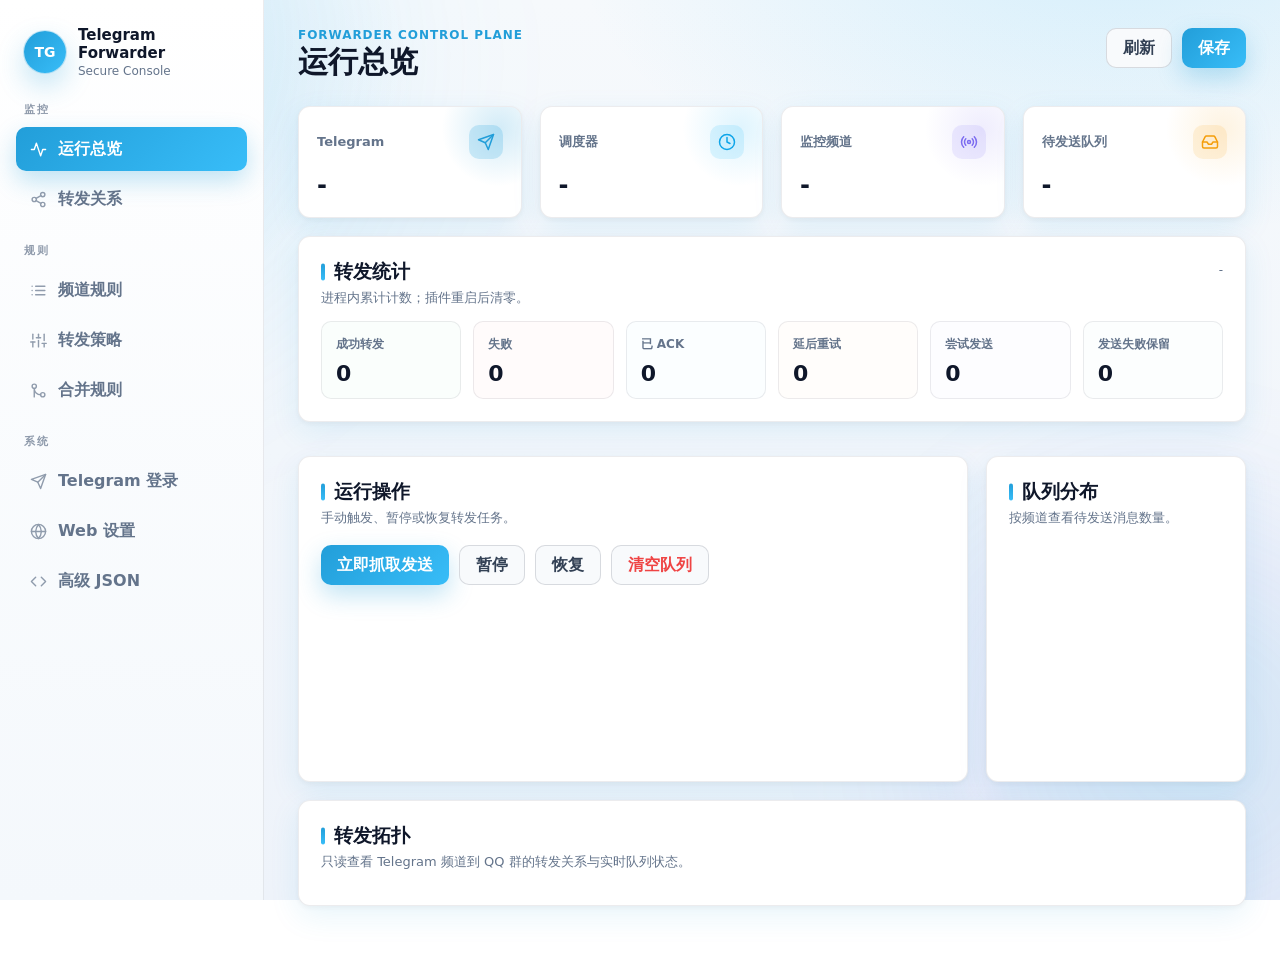
==== commit ad74f2e5: "feat: 频道级 AI 过滤提示词 ai_filter_prompt（留空继承全局） - 源频道新增 ai_filter_prompt：非空覆盖全局提示词，留空回落全局（含 strip 归一） - " ====
--- a/pages/dashboard/index.html
+++ b/pages/dashboard/index.html
@@ -4,8 +4,8 @@
     <meta charset="utf-8" />
     <meta name="viewport" content="width=device-width, initial-scale=1" />
     <title>Telegram Forwarder</title>
-    <link rel="stylesheet" href="./assets/style.css?v=e7447583ce" />
-    <script src="./assets/js/gsap.min.js?v=e7447583ce"></script>
+    <link rel="stylesheet" href="./assets/style.css?v=48ce5dfd29" />
+    <script src="./assets/js/gsap.min.js?v=48ce5dfd29"></script>
   </head>
   <body>
     <div class="bg-aurora" aria-hidden="true"><i></i><i></i></div>
@@ -465,6 +465,6 @@
 
     <div class="toast" id="toast"></div>
     <script src="/api/plugin/page/bridge-sdk.js"></script>
-    <script src="./assets/app.js?v=e7447583ce" type="module" defer></script>
+    <script src="./assets/app.js?v=48ce5dfd29" type="module" defer></script>
   </body>
 </html>
